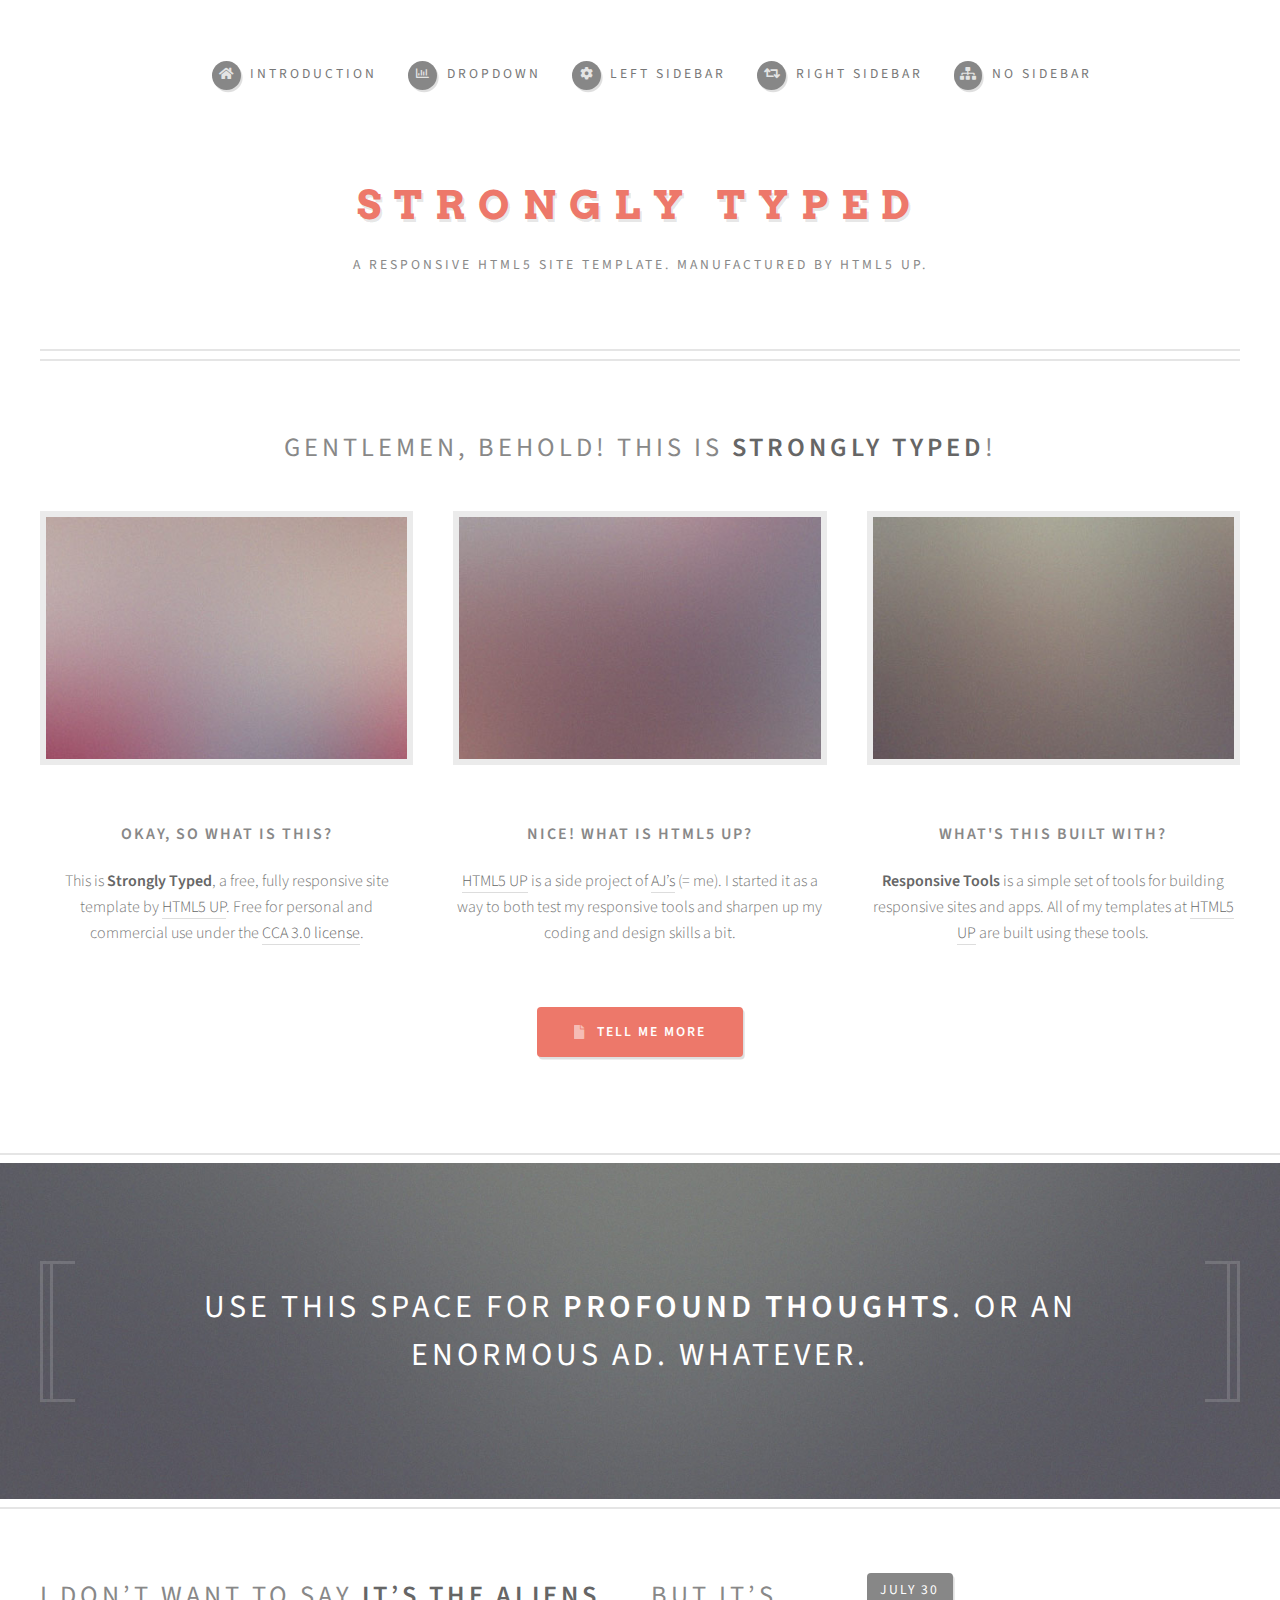
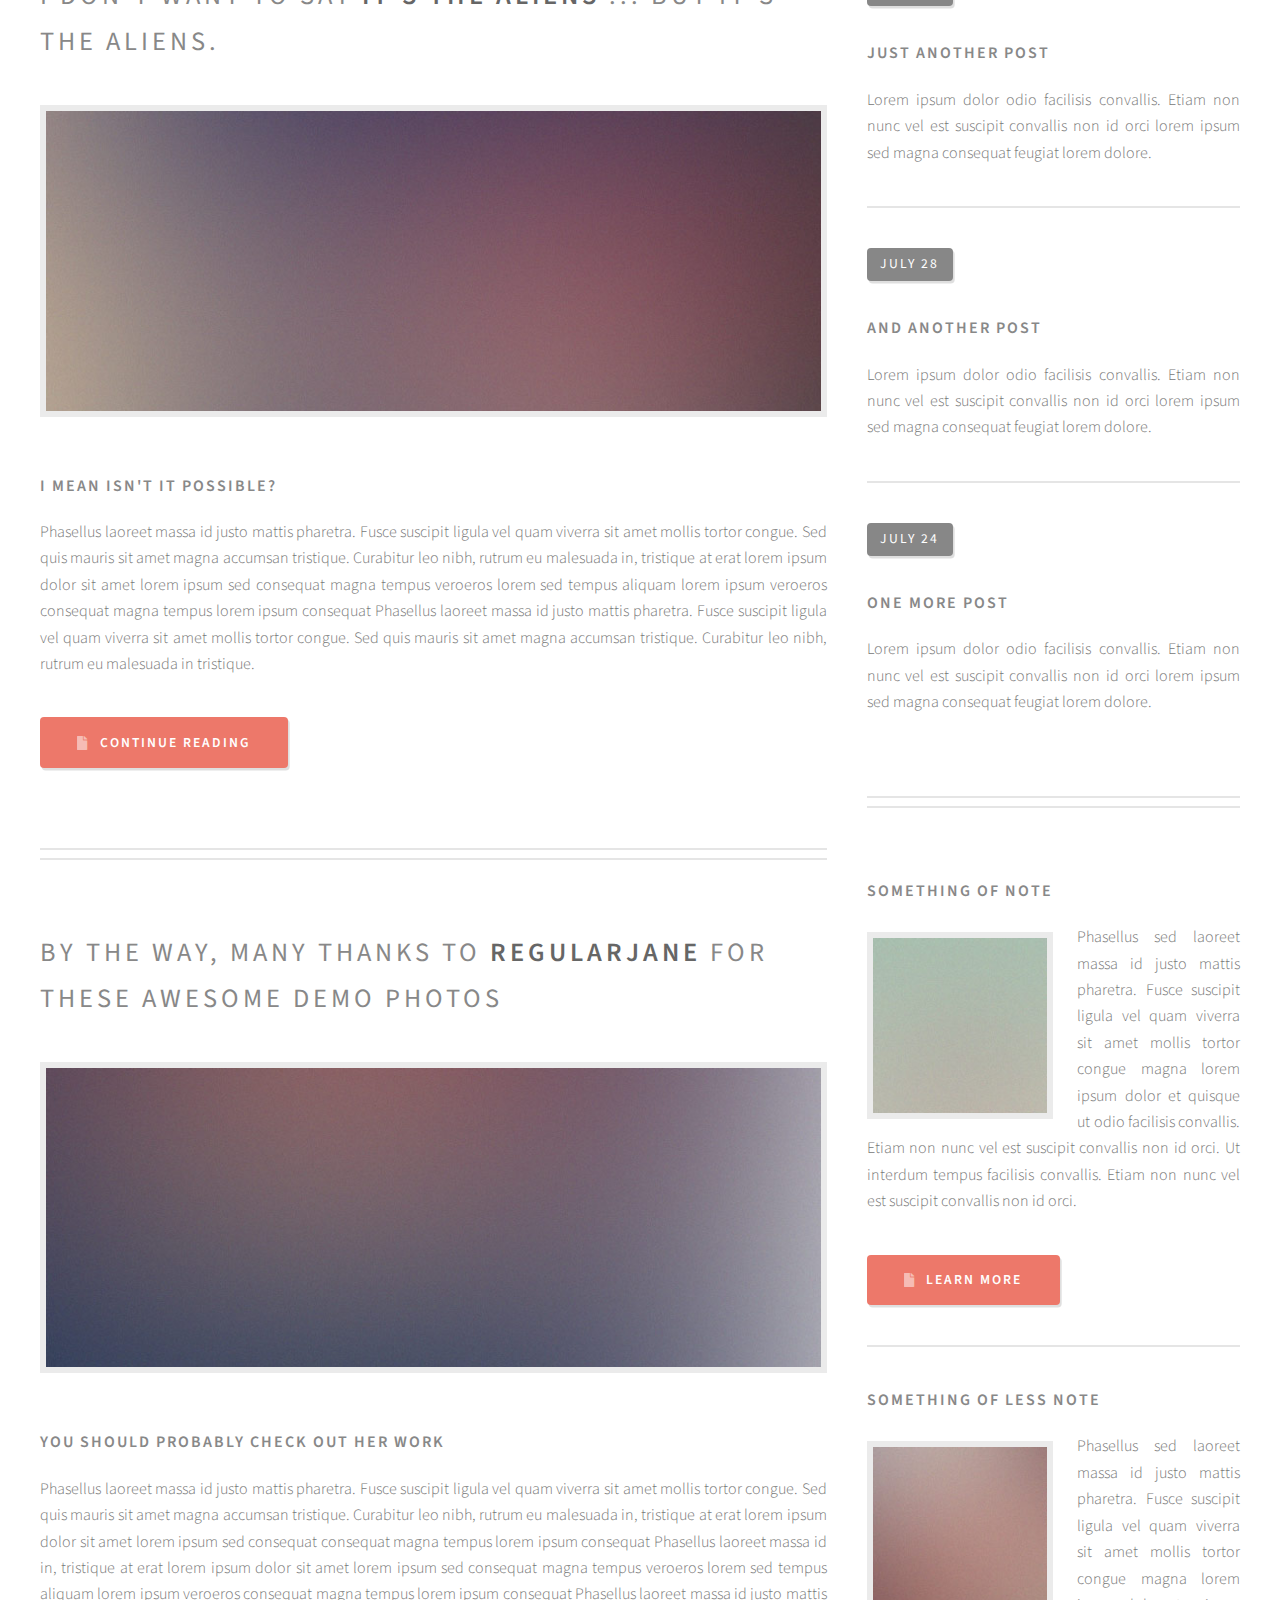
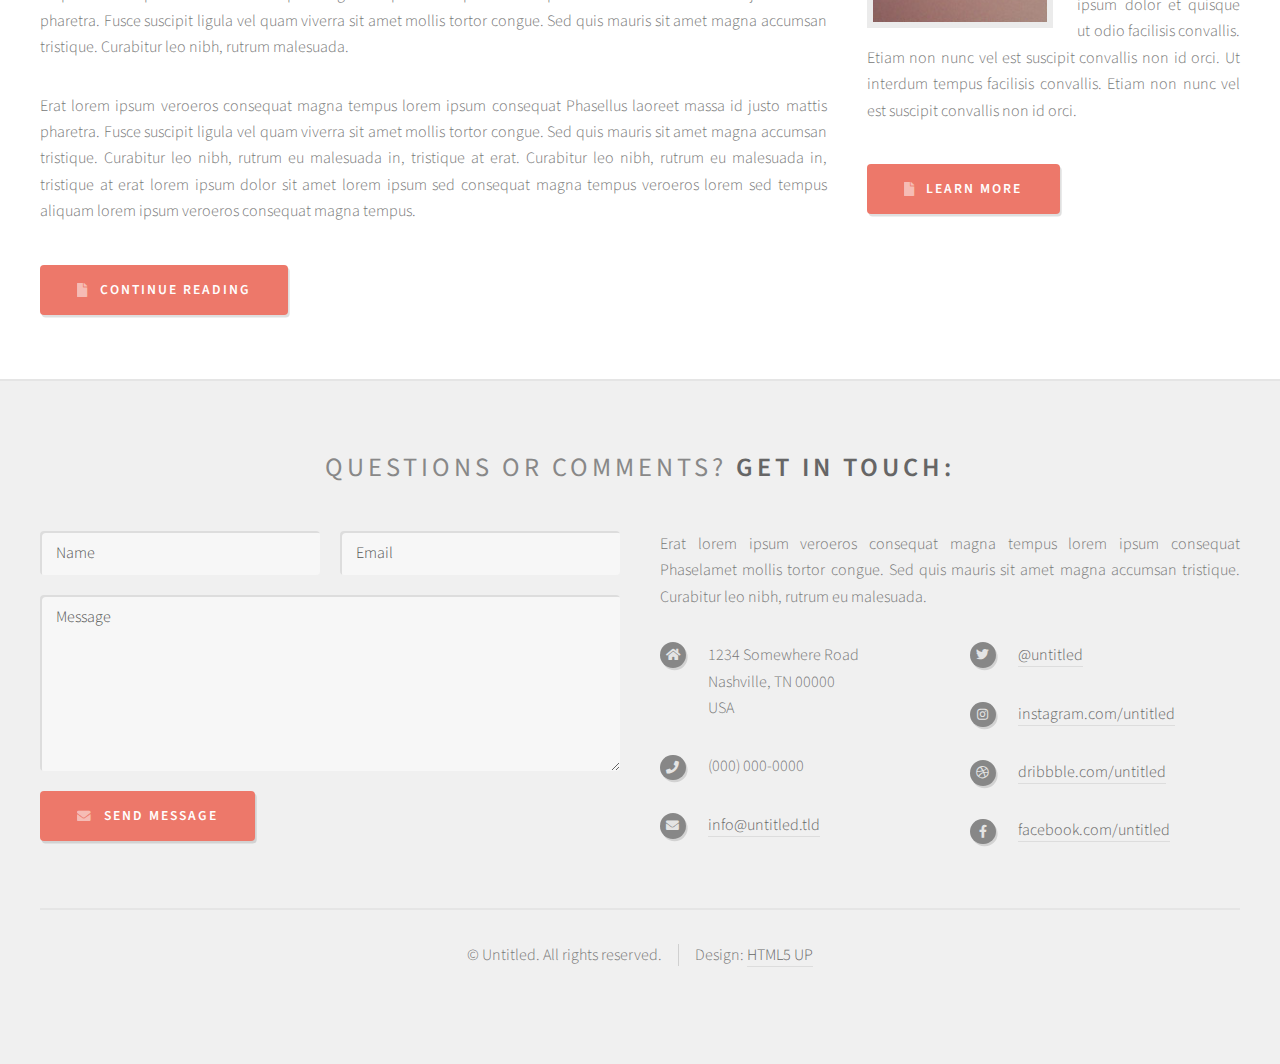
==== index.html @ 38b7d754 "test" ====
<!DOCTYPE HTML>
<!--
	Strongly Typed by HTML5 UP
	html5up.net | @ajlkn
	Free for personal and commercial use under the CCA 3.0 license (html5up.net/license)
-->
<html>
	<head>
		<title>Strongly Typed by HTML5 UP</title>
		<meta charset="utf-8" />
		<meta name="viewport" content="width=device-width, initial-scale=1, user-scalable=no" />
		<link rel="stylesheet" href="assets/css/main.css" />
	</head>
	<body class="homepage is-preload">
		<div id="page-wrapper">

			<!-- Header -->
				<section id="header">
					<div class="container">

						<!-- Logo -->
							<h1 id="logo"><a href="index.html">Strongly Typed</a></h1>
							<p>A responsive HTML5 site template. Manufactured by HTML5 UP.</p>

						<!-- Nav -->
							<nav id="nav">
								<ul>
									<li><a class="icon solid fa-home" href="index.html"><span>Introduction</span></a></li>
									<li>
										<a href="#" class="icon fa-chart-bar"><span>Dropdown</span></a>
										<ul>
											<li><a href="#">Lorem ipsum dolor</a></li>
											<li><a href="#">Magna phasellus</a></li>
											<li><a href="#">Etiam dolore nisl</a></li>
											<li>
												<a href="#">Phasellus consequat</a>
												<ul>
													<li><a href="#">Magna phasellus</a></li>
													<li><a href="#">Etiam dolore nisl</a></li>
													<li><a href="#">Phasellus consequat</a></li>
												</ul>
											</li>
											<li><a href="#">Veroeros feugiat</a></li>
										</ul>
									</li>
									<li><a class="icon solid fa-cog" href="left-sidebar.html"><span>Left Sidebar</span></a></li>
									<li><a class="icon solid fa-retweet" href="right-sidebar.html"><span>Right Sidebar</span></a></li>
									<li><a class="icon solid fa-sitemap" href="no-sidebar.html"><span>No Sidebar</span></a></li>
								</ul>
							</nav>

					</div>
				</section>

			<!-- Features -->
				<section id="features">
					<div class="container">
						<header>
							<h2>Gentlemen, behold! This is <strong>Strongly Typed</strong>!</h2>
						</header>
						<div class="row aln-center">
							<div class="col-4 col-6-medium col-12-small">

								<!-- Feature -->
									<section>
										<a href="#" class="image featured"><img src="images/pic01.jpg" alt="" /></a>
										<header>
											<h3>Okay, so what is this?</h3>
										</header>
										<p>This is <strong>Strongly Typed</strong>, a free, fully responsive site template
										by <a href="http://html5up.net">HTML5 UP</a>. Free for personal and commercial use under the
										<a href="http://html5up.net/license">CCA 3.0 license</a>.</p>
									</section>

							</div>
							<div class="col-4 col-6-medium col-12-small">

								<!-- Feature -->
									<section>
										<a href="#" class="image featured"><img src="images/pic02.jpg" alt="" /></a>
										<header>
											<h3>Nice! What is HTML5 UP?</h3>
										</header>
										<p><a href="http://html5up.net">HTML5 UP</a> is a side project of <a href="http://twitter.com/ajlkn">AJ’s</a> (= me).
										I started it as a way to both test my responsive tools and sharpen up my coding
										and design skills a bit.</p>
									</section>

							</div>
							<div class="col-4 col-6-medium col-12-small">

								<!-- Feature -->
									<section>
										<a href="#" class="image featured"><img src="images/pic03.jpg" alt="" /></a>
										<header>
											<h3>What's this built with?</h3>
										</header>
										<p><strong>Responsive Tools</strong> is a simple set of tools for building responsive
										sites and apps. All of my templates at <a href="http://html5up.net">HTML5 UP</a> are built using these tools.</p>
									</section>

							</div>
							<div class="col-12">
								<ul class="actions">
									<li><a href="#" class="button icon solid fa-file">Tell Me More</a></li>
								</ul>
							</div>
						</div>
					</div>
				</section>

			<!-- Banner -->
				<section id="banner">
					<div class="container">
						<p>Use this space for <strong>profound thoughts</strong>.<br />
						Or an enormous ad. Whatever.</p>
					</div>
				</section>

			<!-- Main -->
				<section id="main">
					<div class="container">
						<div class="row">

							<!-- Content -->
								<div id="content" class="col-8 col-12-medium">

									<!-- Post -->
										<article class="box post">
											<header>
												<h2><a href="#">I don’t want to say <strong>it’s the aliens</strong> ...<br />
												but it’s the aliens.</a></h2>
											</header>
											<a href="#" class="image featured"><img src="images/pic04.jpg" alt="" /></a>
											<h3>I mean isn't it possible?</h3>
											<p>Phasellus laoreet massa id justo mattis pharetra. Fusce suscipit
											ligula vel quam viverra sit amet mollis tortor congue. Sed quis mauris
											sit amet magna accumsan tristique. Curabitur leo nibh, rutrum eu malesuada
											in, tristique at erat lorem ipsum dolor sit amet lorem ipsum sed consequat
											magna tempus veroeros lorem sed tempus aliquam lorem ipsum veroeros
											consequat magna tempus lorem ipsum consequat Phasellus laoreet massa id
											justo mattis pharetra. Fusce suscipit ligula vel quam viverra sit amet
											mollis tortor congue. Sed quis mauris sit amet magna accumsan tristique.
											Curabitur leo nibh, rutrum eu malesuada in tristique.</p>
											<ul class="actions">
												<li><a href="#" class="button icon solid fa-file">Continue Reading</a></li>
											</ul>
										</article>

									<!-- Post -->
										<article class="box post">
											<header>
												<h2><a href="#">By the way, many thanks to <strong>regularjane</strong>
												for these awesome demo photos</a></h2>
											</header>
											<a href="#" class="image featured"><img src="images/pic05.jpg" alt="" /></a>
											<h3>You should probably check out her work</h3>
											<p>Phasellus laoreet massa id justo mattis pharetra. Fusce suscipit
											ligula vel quam viverra sit amet mollis tortor congue. Sed quis mauris
											sit amet magna accumsan tristique. Curabitur leo nibh, rutrum eu malesuada
											in, tristique at erat lorem ipsum dolor sit amet lorem ipsum sed consequat
											consequat magna tempus lorem ipsum consequat Phasellus laoreet massa id
											in, tristique at erat lorem ipsum dolor sit amet lorem ipsum sed consequat
											magna tempus veroeros lorem sed tempus aliquam lorem ipsum veroeros
											consequat magna tempus lorem ipsum consequat Phasellus laoreet massa id
											justo mattis pharetra. Fusce suscipit ligula vel quam viverra sit amet
											mollis tortor congue. Sed quis mauris sit amet magna accumsan tristique.
											Curabitur leo nibh, rutrum malesuada.</p>
											<p>Erat lorem ipsum veroeros consequat magna tempus lorem ipsum consequat
											Phasellus laoreet massa id justo mattis pharetra. Fusce suscipit ligula
											vel quam viverra sit amet mollis tortor congue. Sed quis mauris sit amet
											magna accumsan tristique. Curabitur leo nibh, rutrum eu malesuada in,
											tristique at erat. Curabitur leo nibh, rutrum eu malesuada in, tristique
											at erat lorem ipsum dolor sit amet lorem ipsum sed consequat magna
											tempus veroeros lorem sed tempus aliquam lorem ipsum veroeros consequat
											magna tempus.</p>
											<ul class="actions">
												<li><a href="#" class="button icon solid fa-file">Continue Reading</a></li>
											</ul>
										</article>

								</div>

							<!-- Sidebar -->
								<div id="sidebar" class="col-4 col-12-medium">

									<!-- Excerpts -->
										<section>
											<ul class="divided">
												<li>

													<!-- Excerpt -->
														<article class="box excerpt">
															<header>
																<span class="date">July 30</span>
																<h3><a href="#">Just another post</a></h3>
															</header>
															<p>Lorem ipsum dolor odio facilisis convallis. Etiam non nunc vel est
															suscipit convallis non id orci lorem ipsum sed magna consequat feugiat lorem dolore.</p>
														</article>

												</li>
												<li>

													<!-- Excerpt -->
														<article class="box excerpt">
															<header>
																<span class="date">July 28</span>
																<h3><a href="#">And another post</a></h3>
															</header>
															<p>Lorem ipsum dolor odio facilisis convallis. Etiam non nunc vel est
															suscipit convallis non id orci lorem ipsum sed magna consequat feugiat lorem dolore.</p>
														</article>

												</li>
												<li>

													<!-- Excerpt -->
														<article class="box excerpt">
															<header>
																<span class="date">July 24</span>
																<h3><a href="#">One more post</a></h3>
															</header>
															<p>Lorem ipsum dolor odio facilisis convallis. Etiam non nunc vel est
															suscipit convallis non id orci lorem ipsum sed magna consequat feugiat lorem dolore.</p>
														</article>

												</li>
											</ul>
										</section>

									<!-- Highlights -->
										<section>
											<ul class="divided">
												<li>

													<!-- Highlight -->
														<article class="box highlight">
															<header>
																<h3><a href="#">Something of note</a></h3>
															</header>
															<a href="#" class="image left"><img src="images/pic06.jpg" alt="" /></a>
															<p>Phasellus sed laoreet massa id justo mattis pharetra. Fusce suscipit ligula vel quam
															viverra sit amet mollis tortor congue magna lorem ipsum dolor et quisque ut odio facilisis
															convallis. Etiam non nunc vel est suscipit convallis non id orci. Ut interdum tempus
															facilisis convallis. Etiam non nunc vel est suscipit convallis non id orci.</p>
															<ul class="actions">
																<li><a href="#" class="button icon solid fa-file">Learn More</a></li>
															</ul>
														</article>

												</li>
												<li>

													<!-- Highlight -->
														<article class="box highlight">
															<header>
																<h3><a href="#">Something of less note</a></h3>
															</header>
															<a href="#" class="image left"><img src="images/pic07.jpg" alt="" /></a>
															<p>Phasellus sed laoreet massa id justo mattis pharetra. Fusce suscipit ligula vel quam
															viverra sit amet mollis tortor congue magna lorem ipsum dolor et quisque ut odio facilisis
															convallis. Etiam non nunc vel est suscipit convallis non id orci. Ut interdum tempus
															facilisis convallis. Etiam non nunc vel est suscipit convallis non id orci.</p>
															<ul class="actions">
																<li><a href="#" class="button icon solid fa-file">Learn More</a></li>
															</ul>
														</article>

												</li>
											</ul>
										</section>

								</div>

						</div>
					</div>
				</section>

			<!-- Footer -->
				<section id="footer">
					<div class="container">
						<header>
							<h2>Questions or comments? <strong>Get in touch:</strong></h2>
						</header>
						<div class="row">
							<div class="col-6 col-12-medium">
								<section>
									<form method="post" action="#">
										<div class="row gtr-50">
											<div class="col-6 col-12-small">
												<input name="name" placeholder="Name" type="text" />
											</div>
											<div class="col-6 col-12-small">
												<input name="email" placeholder="Email" type="text" />
											</div>
											<div class="col-12">
												<textarea name="message" placeholder="Message"></textarea>
											</div>
											<div class="col-12">
												<a href="#" class="form-button-submit button icon solid fa-envelope">Send Message</a>
											</div>
										</div>
									</form>
								</section>
							</div>
							<div class="col-6 col-12-medium">
								<section>
									<p>Erat lorem ipsum veroeros consequat magna tempus lorem ipsum consequat Phaselamet
									mollis tortor congue. Sed quis mauris sit amet magna accumsan tristique. Curabitur
									leo nibh, rutrum eu malesuada.</p>
									<div class="row">
										<div class="col-6 col-12-small">
											<ul class="icons">
												<li class="icon solid fa-home">
													1234 Somewhere Road<br />
													Nashville, TN 00000<br />
													USA
												</li>
												<li class="icon solid fa-phone">
													(000) 000-0000
												</li>
												<li class="icon solid fa-envelope">
													<a href="#">info@untitled.tld</a>
												</li>
											</ul>
										</div>
										<div class="col-6 col-12-small">
											<ul class="icons">
												<li class="icon brands fa-twitter">
													<a href="#">@untitled</a>
												</li>
												<li class="icon brands fa-instagram">
													<a href="#">instagram.com/untitled</a>
												</li>
												<li class="icon brands fa-dribbble">
													<a href="#">dribbble.com/untitled</a>
												</li>
												<li class="icon brands fa-facebook-f">
													<a href="#">facebook.com/untitled</a>
												</li>
											</ul>
										</div>
									</div>
								</section>
							</div>
						</div>
					</div>
					<div id="copyright" class="container">
						<ul class="links">
							<li>&copy; Untitled. All rights reserved.</li><li>Design: <a href="http://html5up.net">HTML5 UP</a></li>
						</ul>
					</div>
				</section>

		</div>

		<!-- Scripts -->
			<script src="assets/js/jquery.min.js"></script>
			<script src="assets/js/jquery.dropotron.min.js"></script>
			<script src="assets/js/browser.min.js"></script>
			<script src="assets/js/breakpoints.min.js"></script>
			<script src="assets/js/util.js"></script>
			<script src="assets/js/main.js"></script>

	</body>
</html>
---- assets/css/main.css ----
@import url("fontawesome-all.min.css");
@import url("https://fonts.googleapis.com/css?family=Source+Sans+Pro:300,400,600|Arvo:700");

/*
	Strongly Typed by HTML5 UP
	html5up.net | @ajlkn
	Free for personal and commercial use under the CCA 3.0 license (html5up.net/license)
*/

html, body, div, span, applet, object,
iframe, h1, h2, h3, h4, h5, h6, p, blockquote,
pre, a, abbr, acronym, address, big, cite,
code, del, dfn, em, img, ins, kbd, q, s, samp,
small, strike, strong, sub, sup, tt, var, b,
u, i, center, dl, dt, dd, ol, ul, li, fieldset,
form, label, legend, table, caption, tbody,
tfoot, thead, tr, th, td, article, aside,
canvas, details, embed, figure, figcaption,
footer, header, hgroup, menu, nav, output, ruby,
section, summary, time, mark, audio, video {
	margin: 0;
	padding: 0;
	border: 0;
	font-size: 100%;
	font: inherit;
	vertical-align: baseline;}

article, aside, details, figcaption, figure,
footer, header, hgroup, menu, nav, section {
	display: block;}

body {
	line-height: 1;
}

ol, ul {
	list-style: none;
}

blockquote, q {
	quotes: none;
}

	blockquote:before, blockquote:after, q:before, q:after {
		content: '';
		content: none;
	}

table {
	border-collapse: collapse;
	border-spacing: 0;
}

body {
	-webkit-text-size-adjust: none;
}

mark {
	background-color: transparent;
	color: inherit;
}

input::-moz-focus-inner {
	border: 0;
	padding: 0;
}

input, select, textarea {
	-moz-appearance: none;
	-webkit-appearance: none;
	-ms-appearance: none;
	appearance: none;
}

/* Basic */

	html {
		box-sizing: border-box;
	}

	*, *:before, *:after {
		box-sizing: inherit;
	}

	body {
		background: #f0f0f0;
	}

		body.is-preload *, body.is-preload *:before, body.is-preload *:after {
			-moz-animation: none !important;
			-webkit-animation: none !important;
			-ms-animation: none !important;
			animation: none !important;
			-moz-transition: none !important;
			-webkit-transition: none !important;
			-ms-transition: none !important;
			transition: none !important;
		}

	body, input, textarea, select {
		font-family: 'Source Sans Pro';
		font-weight: 300;
		color: #777;
		line-height: 1.65em;
		font-size: 15pt;
	}

	h1, h2, h3, h4, h5, h6 {
		font-weight: 600;
		text-transform: uppercase;
		color: #888;
	}

	h1 a, h2 a, h3 a, h4 a, h5 a, h6 a {
		color: inherit;
		text-decoration: none;
		border: 0;
	}

	h2 {
		font-size: 1.65em;
		font-weight: 400;
		letter-spacing: 4px;
		margin: 0 0 1.5em 0;
		line-height: 1.75em;
	}

	h3 {
		font-size: 1em;
		letter-spacing: 2px;
		margin: 0 0 1.25em 0;
	}

	a {
		-moz-transition: color 0.25s ease-in-out, border-bottom-color 0.25s ease-in-out;
		-webkit-transition: color 0.25s ease-in-out, border-bottom-color 0.25s ease-in-out;
		-ms-transition: color 0.25s ease-in-out, border-bottom-color 0.25s ease-in-out;
		transition: color 0.25s ease-in-out, border-bottom-color 0.25s ease-in-out;
		color: #666;
		text-decoration: none;
		border-bottom: solid 1px #ddd;
	}

		a strong {
			-moz-transition: color 0.25s ease-in-out, border-bottom-color 0.25s ease-in-out;
			-webkit-transition: color 0.25s ease-in-out, border-bottom-color 0.25s ease-in-out;
			-ms-transition: color 0.25s ease-in-out, border-bottom-color 0.25s ease-in-out;
			transition: color 0.25s ease-in-out, border-bottom-color 0.25s ease-in-out;
		}

		a:hover {
			color: #ed786a;
			border-bottom-color: rgba(255, 255, 255, 0);
		}

			a:hover strong {
				color: #ed786a;
			}

	strong, b {
		font-weight: 600;
		color: #666;
	}

	em, i {
		font-style: italic;
	}

	sub {
		position: relative;
		top: 0.5em;
		font-size: 0.8em;
	}

	sup {
		position: relative;
		top: -0.5em;
		font-size: 0.8em;
	}

	hr {
		border: 0;
		border-top: solid 1px #ddd;
	}

	blockquote {
		border-left: solid 0.5em #ddd;
		padding: 1em 0 1em 2em;
		font-style: italic;
	}

	p {
		text-align: justify;
		margin-bottom: 2em;
	}

	ul, ol, dl, table, blockquote {
		margin-bottom: 2em;
	}

	br.clear {
		clear: both;
	}

/* Container */

	.container {
		margin: 0 auto;
		max-width: 100%;
		width: 70em;
	}

		@media screen and (max-width: 1680px) {

			.container {
				width: 68em;
			}

		}

		@media screen and (max-width: 1280px) {

			.container {
				width: calc(100% - 80px);
			}

		}

		@media screen and (max-width: 980px) {

			.container {
				width: calc(100% - 100px);
			}

		}

		@media screen and (max-width: 736px) {

			.container {
				width: calc(100% - 40px);
			}

		}

/* Row */

	.row {
		display: flex;
		flex-wrap: wrap;
		box-sizing: border-box;
		align-items: stretch;
	}

		.row > * {
			box-sizing: border-box;
		}

		.row.gtr-uniform > * > :last-child {
			margin-bottom: 0;
		}

		.row.aln-left {
			justify-content: flex-start;
		}

		.row.aln-center {
			justify-content: center;
		}

		.row.aln-right {
			justify-content: flex-end;
		}

		.row.aln-top {
			align-items: flex-start;
		}

		.row.aln-middle {
			align-items: center;
		}

		.row.aln-bottom {
			align-items: flex-end;
		}

		.row > .imp {
			order: -1;
		}

		.row > .col-1 {
			width: 8.33333%;
		}

		.row > .off-1 {
			margin-left: 8.33333%;
		}

		.row > .col-2 {
			width: 16.66667%;
		}

		.row > .off-2 {
			margin-left: 16.66667%;
		}

		.row > .col-3 {
			width: 25%;
		}

		.row > .off-3 {
			margin-left: 25%;
		}

		.row > .col-4 {
			width: 33.33333%;
		}

		.row > .off-4 {
			margin-left: 33.33333%;
		}

		.row > .col-5 {
			width: 41.66667%;
		}

		.row > .off-5 {
			margin-left: 41.66667%;
		}

		.row > .col-6 {
			width: 50%;
		}

		.row > .off-6 {
			margin-left: 50%;
		}

		.row > .col-7 {
			width: 58.33333%;
		}

		.row > .off-7 {
			margin-left: 58.33333%;
		}

		.row > .col-8 {
			width: 66.66667%;
		}

		.row > .off-8 {
			margin-left: 66.66667%;
		}

		.row > .col-9 {
			width: 75%;
		}

		.row > .off-9 {
			margin-left: 75%;
		}

		.row > .col-10 {
			width: 83.33333%;
		}

		.row > .off-10 {
			margin-left: 83.33333%;
		}

		.row > .col-11 {
			width: 91.66667%;
		}

		.row > .off-11 {
			margin-left: 91.66667%;
		}

		.row > .col-12 {
			width: 100%;
		}

		.row > .off-12 {
			margin-left: 100%;
		}

		.row.gtr-0 {
			margin-top: 0px;
			margin-left: 0px;
		}

			.row.gtr-0 > * {
				padding: 0px 0 0 0px;
			}

			.row.gtr-0.gtr-uniform {
				margin-top: 0px;
			}

				.row.gtr-0.gtr-uniform > * {
					padding-top: 0px;
				}

		.row.gtr-25 {
			margin-top: -12.5px;
			margin-left: -12.5px;
		}

			.row.gtr-25 > * {
				padding: 12.5px 0 0 12.5px;
			}

			.row.gtr-25.gtr-uniform {
				margin-top: -12.5px;
			}

				.row.gtr-25.gtr-uniform > * {
					padding-top: 12.5px;
				}

		.row.gtr-50 {
			margin-top: -25px;
			margin-left: -25px;
		}

			.row.gtr-50 > * {
				padding: 25px 0 0 25px;
			}

			.row.gtr-50.gtr-uniform {
				margin-top: -25px;
			}

				.row.gtr-50.gtr-uniform > * {
					padding-top: 25px;
				}

		.row {
			margin-top: -50px;
			margin-left: -50px;
		}

			.row > * {
				padding: 50px 0 0 50px;
			}

			.row.gtr-uniform {
				margin-top: -50px;
			}

				.row.gtr-uniform > * {
					padding-top: 50px;
				}

		.row.gtr-150 {
			margin-top: -75px;
			margin-left: -75px;
		}

			.row.gtr-150 > * {
				padding: 75px 0 0 75px;
			}

			.row.gtr-150.gtr-uniform {
				margin-top: -75px;
			}

				.row.gtr-150.gtr-uniform > * {
					padding-top: 75px;
				}

		.row.gtr-200 {
			margin-top: -100px;
			margin-left: -100px;
		}

			.row.gtr-200 > * {
				padding: 100px 0 0 100px;
			}

			.row.gtr-200.gtr-uniform {
				margin-top: -100px;
			}

				.row.gtr-200.gtr-uniform > * {
					padding-top: 100px;
				}

		@media screen and (max-width: 1680px) {

			.row {
				display: flex;
				flex-wrap: wrap;
				box-sizing: border-box;
				align-items: stretch;
			}

				.row > * {
					box-sizing: border-box;
				}

				.row.gtr-uniform > * > :last-child {
					margin-bottom: 0;
				}

				.row.aln-left {
					justify-content: flex-start;
				}

				.row.aln-center {
					justify-content: center;
				}

				.row.aln-right {
					justify-content: flex-end;
				}

				.row.aln-top {
					align-items: flex-start;
				}

				.row.aln-middle {
					align-items: center;
				}

				.row.aln-bottom {
					align-items: flex-end;
				}

				.row > .imp-xlarge {
					order: -1;
				}

				.row > .col-1-xlarge {
					width: 8.33333%;
				}

				.row > .off-1-xlarge {
					margin-left: 8.33333%;
				}

				.row > .col-2-xlarge {
					width: 16.66667%;
				}

				.row > .off-2-xlarge {
					margin-left: 16.66667%;
				}

				.row > .col-3-xlarge {
					width: 25%;
				}

				.row > .off-3-xlarge {
					margin-left: 25%;
				}

				.row > .col-4-xlarge {
					width: 33.33333%;
				}

				.row > .off-4-xlarge {
					margin-left: 33.33333%;
				}

				.row > .col-5-xlarge {
					width: 41.66667%;
				}

				.row > .off-5-xlarge {
					margin-left: 41.66667%;
				}

				.row > .col-6-xlarge {
					width: 50%;
				}

				.row > .off-6-xlarge {
					margin-left: 50%;
				}

				.row > .col-7-xlarge {
					width: 58.33333%;
				}

				.row > .off-7-xlarge {
					margin-left: 58.33333%;
				}

				.row > .col-8-xlarge {
					width: 66.66667%;
				}

				.row > .off-8-xlarge {
					margin-left: 66.66667%;
				}

				.row > .col-9-xlarge {
					width: 75%;
				}

				.row > .off-9-xlarge {
					margin-left: 75%;
				}

				.row > .col-10-xlarge {
					width: 83.33333%;
				}

				.row > .off-10-xlarge {
					margin-left: 83.33333%;
				}

				.row > .col-11-xlarge {
					width: 91.66667%;
				}

				.row > .off-11-xlarge {
					margin-left: 91.66667%;
				}

				.row > .col-12-xlarge {
					width: 100%;
				}

				.row > .off-12-xlarge {
					margin-left: 100%;
				}

				.row.gtr-0 {
					margin-top: 0px;
					margin-left: 0px;
				}

					.row.gtr-0 > * {
						padding: 0px 0 0 0px;
					}

					.row.gtr-0.gtr-uniform {
						margin-top: 0px;
					}

						.row.gtr-0.gtr-uniform > * {
							padding-top: 0px;
						}

				.row.gtr-25 {
					margin-top: -12.5px;
					margin-left: -12.5px;
				}

					.row.gtr-25 > * {
						padding: 12.5px 0 0 12.5px;
					}

					.row.gtr-25.gtr-uniform {
						margin-top: -12.5px;
					}

						.row.gtr-25.gtr-uniform > * {
							padding-top: 12.5px;
						}

				.row.gtr-50 {
					margin-top: -25px;
					margin-left: -25px;
				}

					.row.gtr-50 > * {
						padding: 25px 0 0 25px;
					}

					.row.gtr-50.gtr-uniform {
						margin-top: -25px;
					}

						.row.gtr-50.gtr-uniform > * {
							padding-top: 25px;
						}

				.row {
					margin-top: -50px;
					margin-left: -50px;
				}

					.row > * {
						padding: 50px 0 0 50px;
					}

					.row.gtr-uniform {
						margin-top: -50px;
					}

						.row.gtr-uniform > * {
							padding-top: 50px;
						}

				.row.gtr-150 {
					margin-top: -75px;
					margin-left: -75px;
				}

					.row.gtr-150 > * {
						padding: 75px 0 0 75px;
					}

					.row.gtr-150.gtr-uniform {
						margin-top: -75px;
					}

						.row.gtr-150.gtr-uniform > * {
							padding-top: 75px;
						}

				.row.gtr-200 {
					margin-top: -100px;
					margin-left: -100px;
				}

					.row.gtr-200 > * {
						padding: 100px 0 0 100px;
					}

					.row.gtr-200.gtr-uniform {
						margin-top: -100px;
					}

						.row.gtr-200.gtr-uniform > * {
							padding-top: 100px;
						}

		}

		@media screen and (max-width: 1280px) {

			.row {
				display: flex;
				flex-wrap: wrap;
				box-sizing: border-box;
				align-items: stretch;
			}

				.row > * {
					box-sizing: border-box;
				}

				.row.gtr-uniform > * > :last-child {
					margin-bottom: 0;
				}

				.row.aln-left {
					justify-content: flex-start;
				}

				.row.aln-center {
					justify-content: center;
				}

				.row.aln-right {
					justify-content: flex-end;
				}

				.row.aln-top {
					align-items: flex-start;
				}

				.row.aln-middle {
					align-items: center;
				}

				.row.aln-bottom {
					align-items: flex-end;
				}

				.row > .imp-large {
					order: -1;
				}

				.row > .col-1-large {
					width: 8.33333%;
				}

				.row > .off-1-large {
					margin-left: 8.33333%;
				}

				.row > .col-2-large {
					width: 16.66667%;
				}

				.row > .off-2-large {
					margin-left: 16.66667%;
				}

				.row > .col-3-large {
					width: 25%;
				}

				.row > .off-3-large {
					margin-left: 25%;
				}

				.row > .col-4-large {
					width: 33.33333%;
				}

				.row > .off-4-large {
					margin-left: 33.33333%;
				}

				.row > .col-5-large {
					width: 41.66667%;
				}

				.row > .off-5-large {
					margin-left: 41.66667%;
				}

				.row > .col-6-large {
					width: 50%;
				}

				.row > .off-6-large {
					margin-left: 50%;
				}

				.row > .col-7-large {
					width: 58.33333%;
				}

				.row > .off-7-large {
					margin-left: 58.33333%;
				}

				.row > .col-8-large {
					width: 66.66667%;
				}

				.row > .off-8-large {
					margin-left: 66.66667%;
				}

				.row > .col-9-large {
					width: 75%;
				}

				.row > .off-9-large {
					margin-left: 75%;
				}

				.row > .col-10-large {
					width: 83.33333%;
				}

				.row > .off-10-large {
					margin-left: 83.33333%;
				}

				.row > .col-11-large {
					width: 91.66667%;
				}

				.row > .off-11-large {
					margin-left: 91.66667%;
				}

				.row > .col-12-large {
					width: 100%;
				}

				.row > .off-12-large {
					margin-left: 100%;
				}

				.row.gtr-0 {
					margin-top: 0px;
					margin-left: 0px;
				}

					.row.gtr-0 > * {
						padding: 0px 0 0 0px;
					}

					.row.gtr-0.gtr-uniform {
						margin-top: 0px;
					}

						.row.gtr-0.gtr-uniform > * {
							padding-top: 0px;
						}

				.row.gtr-25 {
					margin-top: -10px;
					margin-left: -10px;
				}

					.row.gtr-25 > * {
						padding: 10px 0 0 10px;
					}

					.row.gtr-25.gtr-uniform {
						margin-top: -10px;
					}

						.row.gtr-25.gtr-uniform > * {
							padding-top: 10px;
						}

				.row.gtr-50 {
					margin-top: -20px;
					margin-left: -20px;
				}

					.row.gtr-50 > * {
						padding: 20px 0 0 20px;
					}

					.row.gtr-50.gtr-uniform {
						margin-top: -20px;
					}

						.row.gtr-50.gtr-uniform > * {
							padding-top: 20px;
						}

				.row {
					margin-top: -40px;
					margin-left: -40px;
				}

					.row > * {
						padding: 40px 0 0 40px;
					}

					.row.gtr-uniform {
						margin-top: -40px;
					}

						.row.gtr-uniform > * {
							padding-top: 40px;
						}

				.row.gtr-150 {
					margin-top: -60px;
					margin-left: -60px;
				}

					.row.gtr-150 > * {
						padding: 60px 0 0 60px;
					}

					.row.gtr-150.gtr-uniform {
						margin-top: -60px;
					}

						.row.gtr-150.gtr-uniform > * {
							padding-top: 60px;
						}

				.row.gtr-200 {
					margin-top: -80px;
					margin-left: -80px;
				}

					.row.gtr-200 > * {
						padding: 80px 0 0 80px;
					}

					.row.gtr-200.gtr-uniform {
						margin-top: -80px;
					}

						.row.gtr-200.gtr-uniform > * {
							padding-top: 80px;
						}

		}

		@media screen and (max-width: 980px) {

			.row {
				display: flex;
				flex-wrap: wrap;
				box-sizing: border-box;
				align-items: stretch;
			}

				.row > * {
					box-sizing: border-box;
				}

				.row.gtr-uniform > * > :last-child {
					margin-bottom: 0;
				}

				.row.aln-left {
					justify-content: flex-start;
				}

				.row.aln-center {
					justify-content: center;
				}

				.row.aln-right {
					justify-content: flex-end;
				}

				.row.aln-top {
					align-items: flex-start;
				}

				.row.aln-middle {
					align-items: center;
				}

				.row.aln-bottom {
					align-items: flex-end;
				}

				.row > .imp-medium {
					order: -1;
				}

				.row > .col-1-medium {
					width: 8.33333%;
				}

				.row > .off-1-medium {
					margin-left: 8.33333%;
				}

				.row > .col-2-medium {
					width: 16.66667%;
				}

				.row > .off-2-medium {
					margin-left: 16.66667%;
				}

				.row > .col-3-medium {
					width: 25%;
				}

				.row > .off-3-medium {
					margin-left: 25%;
				}

				.row > .col-4-medium {
					width: 33.33333%;
				}

				.row > .off-4-medium {
					margin-left: 33.33333%;
				}

				.row > .col-5-medium {
					width: 41.66667%;
				}

				.row > .off-5-medium {
					margin-left: 41.66667%;
				}

				.row > .col-6-medium {
					width: 50%;
				}

				.row > .off-6-medium {
					margin-left: 50%;
				}

				.row > .col-7-medium {
					width: 58.33333%;
				}

				.row > .off-7-medium {
					margin-left: 58.33333%;
				}

				.row > .col-8-medium {
					width: 66.66667%;
				}

				.row > .off-8-medium {
					margin-left: 66.66667%;
				}

				.row > .col-9-medium {
					width: 75%;
				}

				.row > .off-9-medium {
					margin-left: 75%;
				}

				.row > .col-10-medium {
					width: 83.33333%;
				}

				.row > .off-10-medium {
					margin-left: 83.33333%;
				}

				.row > .col-11-medium {
					width: 91.66667%;
				}

				.row > .off-11-medium {
					margin-left: 91.66667%;
				}

				.row > .col-12-medium {
					width: 100%;
				}

				.row > .off-12-medium {
					margin-left: 100%;
				}

				.row.gtr-0 {
					margin-top: 0px;
					margin-left: 0px;
				}

					.row.gtr-0 > * {
						padding: 0px 0 0 0px;
					}

					.row.gtr-0.gtr-uniform {
						margin-top: 0px;
					}

						.row.gtr-0.gtr-uniform > * {
							padding-top: 0px;
						}

				.row.gtr-25 {
					margin-top: -12.5px;
					margin-left: -12.5px;
				}

					.row.gtr-25 > * {
						padding: 12.5px 0 0 12.5px;
					}

					.row.gtr-25.gtr-uniform {
						margin-top: -12.5px;
					}

						.row.gtr-25.gtr-uniform > * {
							padding-top: 12.5px;
						}

				.row.gtr-50 {
					margin-top: -25px;
					margin-left: -25px;
				}

					.row.gtr-50 > * {
						padding: 25px 0 0 25px;
					}

					.row.gtr-50.gtr-uniform {
						margin-top: -25px;
					}

						.row.gtr-50.gtr-uniform > * {
							padding-top: 25px;
						}

				.row {
					margin-top: -50px;
					margin-left: -50px;
				}

					.row > * {
						padding: 50px 0 0 50px;
					}

					.row.gtr-uniform {
						margin-top: -50px;
					}

						.row.gtr-uniform > * {
							padding-top: 50px;
						}

				.row.gtr-150 {
					margin-top: -75px;
					margin-left: -75px;
				}

					.row.gtr-150 > * {
						padding: 75px 0 0 75px;
					}

					.row.gtr-150.gtr-uniform {
						margin-top: -75px;
					}

						.row.gtr-150.gtr-uniform > * {
							padding-top: 75px;
						}

				.row.gtr-200 {
					margin-top: -100px;
					margin-left: -100px;
				}

					.row.gtr-200 > * {
						padding: 100px 0 0 100px;
					}

					.row.gtr-200.gtr-uniform {
						margin-top: -100px;
					}

						.row.gtr-200.gtr-uniform > * {
							padding-top: 100px;
						}

		}

		@media screen and (max-width: 736px) {

			.row {
				display: flex;
				flex-wrap: wrap;
				box-sizing: border-box;
				align-items: stretch;
			}

				.row > * {
					box-sizing: border-box;
				}

				.row.gtr-uniform > * > :last-child {
					margin-bottom: 0;
				}

				.row.aln-left {
					justify-content: flex-start;
				}

				.row.aln-center {
					justify-content: center;
				}

				.row.aln-right {
					justify-content: flex-end;
				}

				.row.aln-top {
					align-items: flex-start;
				}

				.row.aln-middle {
					align-items: center;
				}

				.row.aln-bottom {
					align-items: flex-end;
				}

				.row > .imp-small {
					order: -1;
				}

				.row > .col-1-small {
					width: 8.33333%;
				}

				.row > .off-1-small {
					margin-left: 8.33333%;
				}

				.row > .col-2-small {
					width: 16.66667%;
				}

				.row > .off-2-small {
					margin-left: 16.66667%;
				}

				.row > .col-3-small {
					width: 25%;
				}

				.row > .off-3-small {
					margin-left: 25%;
				}

				.row > .col-4-small {
					width: 33.33333%;
				}

				.row > .off-4-small {
					margin-left: 33.33333%;
				}

				.row > .col-5-small {
					width: 41.66667%;
				}

				.row > .off-5-small {
					margin-left: 41.66667%;
				}

				.row > .col-6-small {
					width: 50%;
				}

				.row > .off-6-small {
					margin-left: 50%;
				}

				.row > .col-7-small {
					width: 58.33333%;
				}

				.row > .off-7-small {
					margin-left: 58.33333%;
				}

				.row > .col-8-small {
					width: 66.66667%;
				}

				.row > .off-8-small {
					margin-left: 66.66667%;
				}

				.row > .col-9-small {
					width: 75%;
				}

				.row > .off-9-small {
					margin-left: 75%;
				}

				.row > .col-10-small {
					width: 83.33333%;
				}

				.row > .off-10-small {
					margin-left: 83.33333%;
				}

				.row > .col-11-small {
					width: 91.66667%;
				}

				.row > .off-11-small {
					margin-left: 91.66667%;
				}

				.row > .col-12-small {
					width: 100%;
				}

				.row > .off-12-small {
					margin-left: 100%;
				}

				.row.gtr-0 {
					margin-top: 0px;
					margin-left: 0px;
				}

					.row.gtr-0 > * {
						padding: 0px 0 0 0px;
					}

					.row.gtr-0.gtr-uniform {
						margin-top: 0px;
					}

						.row.gtr-0.gtr-uniform > * {
							padding-top: 0px;
						}

				.row.gtr-25 {
					margin-top: -7.5px;
					margin-left: -7.5px;
				}

					.row.gtr-25 > * {
						padding: 7.5px 0 0 7.5px;
					}

					.row.gtr-25.gtr-uniform {
						margin-top: -7.5px;
					}

						.row.gtr-25.gtr-uniform > * {
							padding-top: 7.5px;
						}

				.row.gtr-50 {
					margin-top: -15px;
					margin-left: -15px;
				}

					.row.gtr-50 > * {
						padding: 15px 0 0 15px;
					}

					.row.gtr-50.gtr-uniform {
						margin-top: -15px;
					}

						.row.gtr-50.gtr-uniform > * {
							padding-top: 15px;
						}

				.row {
					margin-top: -30px;
					margin-left: -30px;
				}

					.row > * {
						padding: 30px 0 0 30px;
					}

					.row.gtr-uniform {
						margin-top: -30px;
					}

						.row.gtr-uniform > * {
							padding-top: 30px;
						}

				.row.gtr-150 {
					margin-top: -45px;
					margin-left: -45px;
				}

					.row.gtr-150 > * {
						padding: 45px 0 0 45px;
					}

					.row.gtr-150.gtr-uniform {
						margin-top: -45px;
					}

						.row.gtr-150.gtr-uniform > * {
							padding-top: 45px;
						}

				.row.gtr-200 {
					margin-top: -60px;
					margin-left: -60px;
				}

					.row.gtr-200 > * {
						padding: 60px 0 0 60px;
					}

					.row.gtr-200.gtr-uniform {
						margin-top: -60px;
					}

						.row.gtr-200.gtr-uniform > * {
							padding-top: 60px;
						}

		}

/* Sections/Article */

	section, article {
		margin-bottom: 3em;
	}

	section > :last-child,
	article > :last-child,
	section:last-child,
	article:last-child {
		margin-bottom: 0;
	}

/* Image */

	.image {
		-moz-transition: opacity 0.25s ease-in-out;
		-webkit-transition: opacity 0.25s ease-in-out;
		-ms-transition: opacity 0.25s ease-in-out;
		transition: opacity 0.25s ease-in-out;
		display: inline-block;
		border: solid 6px #ebebeb !important;
	}

		.image:hover {
			opacity: 0.9;
		}

		.image img {
			display: block;
			width: 100%;
		}

		.image.fit {
			display: block;
			width: 100%;
		}

		.image.featured {
			display: block;
			width: 100%;
			margin: 0 0 3.5em 0;
		}

		.image.left {
			float: left;
			margin: 0 1.5em 1.5em 0;
			position: relative;
			top: 0.5em;
		}

		.image.centered {
			display: block;
			margin: 0 0 2em 0;
		}

			.image.centered img {
				margin: 0 auto;
				width: auto;
			}

/* List */

	ul {
		list-style: disc;
		padding-left: 1em;
	}

		ul li {
			padding-left: 0.5em;
			margin: 0.75em 0 0.75em 0;
		}

			ul li:first-child {
				margin-top: 0;
			}

	ol {
		list-style: decimal;
		padding-left: 1em;
	}

		ol li {
			padding-left: 0.5em;
			margin: 0.75em 0 0.75em 0;
		}

			ol li:first-child {
				margin-top: 0;
			}

/* Links */

	ul.links {
		list-style: none;
		padding-left: 0;
	}

		ul.links li {
			display: inline;
			border-left: solid 1px #d0d0d0;
			padding-left: 1em;
			margin: 0 0 0 1em;
		}

			ul.links li:first-child {
				margin-left: 0;
				padding-left: 0;
				border-left: 0;
			}

/* Actions */

	ul.actions {
		margin-top: 2.5em;
		clear: both;
		list-style: none;
		padding-left: 0;
	}

		ul.actions li {
			padding-left: 0;
			display: inline-block;
			margin: 0 0 0 1em;
		}

			ul.actions li:first-child {
				margin-left: 0;
			}

/* Divided */

	ul.divided {
		list-style: none;
		padding-left: 0;
	}

		ul.divided li {
			border-top: solid 2px #e5e5e5;
			padding-left: 0;
			margin: 2.5em 0 0 0;
			padding: 2.5em 0 0 0;
		}

			ul.divided li:first-child {
				border-top: 0;
				margin-top: 0;
				padding-top: 0;
			}

/* Icons */

	ul.icons {
		list-style: none;
		padding-left: 0;
	}

		ul.icons > li {
			position: relative;
			padding: 2em 0 0 3em;
			margin: 0;
		}

			ul.icons > li:before {
				position: absolute;
				left: 0;
				top: 2.6em;
				display: block;
				font-size: 0.8em;
				background: #878787;
				color: #e4e4e4;
				width: 2em;
				height: 2em;
				border-radius: 2em;
				line-height: 2em;
				text-align: center;
				box-shadow: 0.125em 0.175em 0 0 rgba(0, 0, 0, 0.125);
			}

			ul.icons > li:first-child {
				padding-top: 0;
			}

				ul.icons > li:first-child:before {
					top: 0;
				}

/* Form */

	form label {
		font-weight: 600;
		text-transform: uppercase;
		color: #888;
		display: block;
		margin: 0 0 1em 0;
	}

	form input[type="text"],
	form input[type="email"],
	form input[type="password"],
	form select,
	form textarea {
		-moz-transition: background-color 0.25s ease-in-out;
		-webkit-transition: background-color 0.25s ease-in-out;
		-ms-transition: background-color 0.25s ease-in-out;
		transition: background-color 0.25s ease-in-out;
		-webkit-appearance: none;
		display: block;
		border: 0;
		background: #e8e8e8;
		width: 100%;
		box-shadow: inset 2px 2px 0px 0px rgba(0, 0, 0, 0.1);
		border-radius: 4px;
		line-height: 1.25em;
		padding: 0.75em 1em 0.75em 1em;
	}

		form input[type="text"]:focus,
		form input[type="email"]:focus,
		form input[type="password"]:focus,
		form select:focus,
		form textarea:focus {
			background: #f0f0f0;
		}

	form textarea {
		min-height: 11em;
	}

	form ::-webkit-input-placeholder {
		color: #555 !important;
		line-height: 1.35em;
	}

	form :-moz-placeholder {
		color: #555 !important;
	}

	form ::-moz-placeholder {
		color: #555 !important;
	}

	form :-ms-input-placeholder {
		color: #555 !important;
	}

	form ::-moz-focus-inner {
		border: 0;
	}

/* Table */

	table {
		width: 100%;
	}

		table tbody tr {
			border-top: solid 1px #E5E5E5;
		}

			table tbody tr:first-child {
				border-top: 0;
			}

		table td {
			padding: 0.75em 1em 0.75em 1em;
		}

		table th {
			text-align: left;
			font-weight: bold;
			padding: 0.75em 1em 0.75em 1em;
		}

		table thead {
			background: #878787;
			color: #fff;
			font-weight: 400;
			text-transform: uppercase;
			border: 0;
			box-shadow: 0.125em 0.175em 0 0 rgba(0, 0, 0, 0.125);
			font-size: 0.85em;
			letter-spacing: 2px;
		}

		table tfoot {
			background: #F0F0F0;
			border-top: solid 2px #E5E5E5;
		}

/* Button */

	input[type="button"],
	input[type="submit"],
	input[type="reset"],
	button,
	.button {
		-moz-transition: all 0.25s ease-in-out;
		-webkit-transition: all 0.25s ease-in-out;
		-ms-transition: all 0.25s ease-in-out;
		transition: all 0.25s ease-in-out;
		-webkit-appearance: none;
		position: relative;
		display: inline-block;
		background: #ed786a;
		color: #fff !important;
		text-transform: uppercase;
		border-radius: 4px;
		border: 0;
		outline: 0;
		font-size: 1em;
		box-shadow: 0.125em 0.175em 0 0 rgba(0, 0, 0, 0.125);
		font-weight: 600;
		text-align: center;
		font-size: 0.85em;
		letter-spacing: 2px;
		padding: 0.85em 2.75em 0.85em 2.75em;
	}

		input[type="button"].icon:before,
		input[type="submit"].icon:before,
		input[type="reset"].icon:before,
		button.icon:before,
		.button.icon:before {
			position: relative;
			padding-right: 0.75em;
			opacity: 0.5;
			top: 0.05em;
		}

		input[type="button"]:hover,
		input[type="submit"]:hover,
		input[type="reset"]:hover,
		button:hover,
		.button:hover {
			background: #fd887a;
		}

		input[type="button"]:active,
		input[type="submit"]:active,
		input[type="reset"]:active,
		button:active,
		.button:active {
			background: #ed786a;
		}

		input[type="button"].alt,
		input[type="submit"].alt,
		input[type="reset"].alt,
		button.alt,
		.button.alt {
			background: #878787;
		}

			input[type="button"].alt:hover,
			input[type="submit"].alt:hover,
			input[type="reset"].alt:hover,
			button.alt:hover,
			.button.alt:hover {
				background: #979797;
			}

			input[type="button"].alt:active,
			input[type="submit"].alt:active,
			input[type="reset"].alt:active,
			button.alt:active,
			.button.alt:active {
				background: #878787;
			}

/* Box */

	.no-sidebar .box.post > header {
		text-align: center;
	}

	.box.excerpt .date {
		background: #878787;
		color: #fff;
		font-weight: 400;
		text-transform: uppercase;
		border-radius: 4px;
		border: 0;
		box-shadow: 0.125em 0.175em 0 0 rgba(0, 0, 0, 0.125);
		display: inline-block;
		font-size: 0.85em;
		letter-spacing: 2px;
		padding: 0.25em 1em 0.25em 1em;
		margin: 0 0 2.5em 0;
	}

/* Icons */

	.icon {
		text-decoration: none;
		position: relative;
		text-decoration: none;
	}

		.icon:before {
			-moz-osx-font-smoothing: grayscale;
			-webkit-font-smoothing: antialiased;
			display: inline-block;
			font-style: normal;
			font-variant: normal;
			text-rendering: auto;
			line-height: 1;
			text-transform: none !important;
			font-family: 'Font Awesome 5 Free';
			font-weight: 400;
		}

		.icon:before {
			line-height: inherit;
		}

		.icon > .label {
			display: none;
		}

		.icon.solid:before {
			font-weight: 900;
		}

		.icon.brands:before {
			font-family: 'Font Awesome 5 Brands';
		}

/* Page Wrapper */

	#page-wrapper > section {
		margin-bottom: 0;
	}

/* Header */

	#header {
		position: relative;
		position: relative;
		background: #fff;
		text-align: center;
	}

		#header > .container {
			padding: 14em 0 7em 0;
			border-bottom: solid 2px #e5e5e5;
			box-shadow: inset 0px -8px 0px 0px #fff, inset 0px -10px 0px 0px #e5e5e5;
		}

		#header h1 {
			font-family: 'Arvo';
			font-weight: 700;
			color: #ed786a;
			text-shadow: 0.05em 0.075em 0 rgba(0, 0, 0, 0.1);
			font-size: 3em;
			letter-spacing: 13px;
		}

			#header h1 a {
				border: 0;
			}

		#header p {
			text-transform: uppercase;
			font-weight: 400;
			color: #888;
			margin: 2.5em 0 0 0;
			font-size: 0.85em;
			letter-spacing: 3px;
			text-align: center;
		}

/* Nav */

	#nav {
		position: absolute;
		top: 3em;
		left: 0;
		width: 100%;
		cursor: default;
	}

		#nav > ul > li {
			display: inline-block;
			padding-right: 2em;
		}

			#nav > ul > li:last-child {
				padding-right: 0;
			}

			#nav > ul > li > a {
				border: 0;
				text-decoration: none;
				text-transform: uppercase;
				font-weight: 400;
				color: #777;
				outline: 0;
				display: block;
			}

				#nav > ul > li > a:before {
					display: inline-block;
					background: #878787;
					color: #e4e4e4;
					width: 2.25em;
					font-size: 0.8em;
					height: 2.25em;
					border-radius: 2.25em;
					line-height: 2.1em;
					text-align: center;
					box-shadow: 0.125em 0.175em 0 0 rgba(0, 0, 0, 0.125);
					margin-right: 0.75em;
					-moz-transition: color 0.25s ease-in-out, background 0.25s ease-in-out;
					-webkit-transition: color 0.25s ease-in-out, background 0.25s ease-in-out;
					-o-transition: color 0.25s ease-in-out, background 0.25s ease-in-out;
					-ms-transition: color 0.25s ease-in-out, background 0.25s ease-in-out;
					transition: color 0.25s ease-in-out, background 0.25s ease-in-out;
				}

				#nav > ul > li > a > span {
					-moz-transition: color 0.25s ease-in-out;
					-webkit-transition: color 0.25s ease-in-out;
					-o-transition: color 0.25s ease-in-out;
					-ms-transition: color 0.25s ease-in-out;
					transition: color 0.25s ease-in-out;
					font-size: 0.85em;
					letter-spacing: 3px;
				}

			#nav > ul > li > ul {
				display: none;
			}

			#nav > ul > li.active > a:before,
			#nav > ul > li:hover > a:before {
				background: #ED786A;
				color: #fff;
			}

			#nav > ul > li.active > a > span,
			#nav > ul > li:hover > a > span {
				color: #ED786A;
			}

	.dropotron {
		text-align: left;
		border: solid 1px #e5e5e5;
		border-radius: 4px;
		background: #fff;
		background: rgba(255, 255, 255, 0.965);
		box-shadow: 0px 2px 2px 0px rgba(0, 0, 0, 0.1);
		padding: 0.75em 0 0.5em 0;
		min-width: 12em;
		margin-top: calc(-0.5em + 1px);
		margin-left: -2px;
		list-style: none;
	}

		.dropotron.level-0 {
			margin-top: 1.5em;
			margin-left: -1em;
		}

			.dropotron.level-0:after {
				content: '';
				display: block;
				position: absolute;
				left: 1.25em;
				top: calc(-0.75em + 1px);
				border-left: solid 0.75em rgba(255, 255, 255, 0);
				border-right: solid 0.75em rgba(255, 255, 255, 0);
				border-bottom: solid 0.75em #fff;
			}

			.dropotron.level-0:before {
				content: '';
				display: block;
				position: absolute;
				left: 1.25em;
				top: -0.75em;
				border-left: solid 0.75em rgba(255, 255, 255, 0);
				border-right: solid 0.75em rgba(255, 255, 255, 0);
				border-bottom: solid 0.75em #ccc;
			}

		.dropotron span, .dropotron a {
			display: block;
			padding: 0.3em 1em 0.3em 1em;
			border: 0;
			border-top: solid 1px #f0f0f0;
			outline: 0;
		}

		.dropotron li {
			padding-left: 0;
			margin: 0;
		}

			.dropotron li:first-child > span, .dropotron li:first-child > a {
				border-top: 0;
				padding-top: 0;
			}

			.dropotron li:hover > span, .dropotron li:hover > a {
				-moz-transition: color 0.25s ease-in-out, border-bottom-color 0.25s ease-in-out;
				-webkit-transition: color 0.25s ease-in-out, border-bottom-color 0.25s ease-in-out;
				-ms-transition: color 0.25s ease-in-out, border-bottom-color 0.25s ease-in-out;
				transition: color 0.25s ease-in-out, border-bottom-color 0.25s ease-in-out;
				color: #ed786a;
			}

/* Features */

	#features {
		position: relative;
		overflow: hidden;
		background: #fff;
		text-align: center;
		padding: 6em 0;
	}

		#features p {
			text-align: center;
		}

		#features ul.actions {
			margin-top: 1.25em;
		}

/* Banner */

	#banner {
		position: relative;
		overflow: hidden;
		background: #fff;
		color: #fff;
		text-align: center;
		border-top: solid 2px #e5e5e5;
		border-bottom: solid 2px #e5e5e5;
		box-shadow: inset 0px -8px 0px 0px #fff, inset 0px 8px 0px 0px #fff;
		position: relative;
		text-transform: uppercase;
		background: url("../../images/banner.jpg");
		background-size: cover;
		padding: 10em 0;
	}

		#banner p {
			font-weight: 400;
			font-size: 2em;
			line-height: 1.5em;
			letter-spacing: 4px;
			text-align: center;
			margin: 0;
		}

		#banner strong {
			color: inherit;
		}

		#banner > .container {
			position: relative;
		}

			#banner > .container:before, #banner > .container:after {
				content: '';
				display: block;
				position: absolute;
				top: 50%;
				width: 35px;
				height: 141px;
				margin-top: -70px;
				background: url("images/bracket.svg");
				opacity: 0.15;
			}

			#banner > .container:before {
				left: 0;
			}

			#banner > .container:after {
				-moz-transform: scaleX(-1);
				-webkit-transform: scaleX(-1);
				-ms-transform: scaleX(-1);
				transform: scaleX(-1);
				right: 0;
			}

/* Main */

	#main {
		position: relative;
		overflow: hidden;
		background: #fff;
		padding: 6em 0;
	}

/* Content */

	#content > section,
	#content > article {
		border-top: solid 2px #e5e5e5;
		box-shadow: inset 0px 8px 0px 0px #fff, inset 0px 10px 0px 0px #e5e5e5;
		margin: 5em 0 0 0;
		padding: 5em 0 0 0;
	}

		#content > section:first-child,
		#content > article:first-child {
			border-top: 0;
			box-shadow: none;
			margin: 0;
			padding: 0;
		}

/* Sidebar */

	#sidebar > section,
	#sidebar > article {
		border-top: solid 2px #e5e5e5;
		box-shadow: inset 0px 8px 0px 0px #fff, inset 0px 10px 0px 0px #e5e5e5;
		margin: 5em 0 0 0;
		padding: 5em 0 0 0;
	}

		#sidebar > section:first-child,
		#sidebar > article:first-child {
			border-top: 0;
			box-shadow: none;
			margin: 0;
			padding: 0;
		}

/* Footer */

	#footer {
		position: relative;
		overflow: hidden;
		border-top: solid 2px #e5e5e5;
		background: #f0f0f0;
		padding: 6em 0 8em 0;
	}

		#footer form input[type="text"],
		#footer form input[type="email"],
		#footer form input[type="password"],
		#footer form select,
		#footer form textarea {
			background: #f7f7f7;
		}

			#footer form input[type="text"]:focus,
			#footer form input[type="email"]:focus,
			#footer form input[type="password"]:focus,
			#footer form select:focus,
			#footer form textarea:focus {
				background: #fff;
			}

		#footer h2 {
			text-align: center;
		}

/* Copyright */

	#copyright {
		border-top: solid 2px #e5e5e5;
		text-align: center;
		margin-top: 6em;
		padding-top: 4em;
	}

/* XLarge */

	@media screen and (max-width: 1680px) {

		/* Basic */

			body, input, textarea, select {
				font-size: 13pt;
			}

	}

/* Large */

	@media screen and (max-width: 1280px) {

		/* Basic */

			body, input, textarea, select {
				font-size: 12pt;
			}

			h2 br, h3 br, h4 br, h5 br, h6 br {
				display: none;
			}

		/* Image */

			.image.left {
				max-width: 50%;
			}

			.image.right {
				max-width: 50%;
			}

		/* Header */

			#header > .container {
				padding: 12em 0 5em 0;
			}

			#header h1 {
				font-size: 2.5em;
			}

		/* Nav */

			#nav > ul > li {
				padding-right: 1.25em;
			}

		/* Features */

			#features {
				padding: 4em 0;
			}

		/* Banner */

			#banner {
				padding: 8em 0;
			}

				#banner > .container {
					padding: 0 4em;
				}

					#banner > .container br {
						display: none;
					}

		/* Main */

			#main {
				padding: 4em 0;
			}

		/* Footer */

			#footer {
				padding: 4em 0;
			}

		/* Copyright */

			#copyright {
				margin-top: 2em;
				padding-top: 2em;
			}

	}

/* Medium */

	#navPanel, #titleBar {
		display: none;
	}

	@media screen and (max-width: 980px) {

		/* Basic */

			html, body {
				overflow-x: hidden;
			}

		/* Header */

			#header > .container {
				padding: 10em 0 7em 0;
			}

		/* Nav */

			#nav {
				display: none;
			}

		/* Nav */

			#page-wrapper {
				-moz-backface-visibility: hidden;
				-webkit-backface-visibility: hidden;
				-ms-backface-visibility: hidden;
				backface-visibility: hidden;
				-moz-transition: -moz-transform 0.5s ease;
				-webkit-transition: -webkit-transform 0.5s ease;
				-ms-transition: -ms-transform 0.5s ease;
				transition: transform 0.5s ease;
				padding-bottom: 1px;
			}

			#titleBar {
				-moz-backface-visibility: hidden;
				-webkit-backface-visibility: hidden;
				-ms-backface-visibility: hidden;
				backface-visibility: hidden;
				-moz-transition: -moz-transform 0.5s ease;
				-webkit-transition: -webkit-transform 0.5s ease;
				-ms-transition: -ms-transform 0.5s ease;
				transition: transform 0.5s ease;
				display: block;
				height: 44px;
				left: 0;
				position: fixed;
				top: 0;
				width: 100%;
				z-index: 10001;
			}

				#titleBar .toggle {
					text-decoration: none;
					position: absolute;
					left: 0;
					top: 0;
					width: 80px;
					height: 60px;
					border: 0;
				}

					#titleBar .toggle:before {
						-moz-osx-font-smoothing: grayscale;
						-webkit-font-smoothing: antialiased;
						display: inline-block;
						font-style: normal;
						font-variant: normal;
						text-rendering: auto;
						line-height: 1;
						text-transform: none !important;
						font-family: 'Font Awesome 5 Free';
						font-weight: 900;
					}

					#titleBar .toggle:before {
						display: inline-block;
						text-decoration: none;
						content: '\f0c9';
						display: block;
						width: 60px;
						height: 40px;
						background: rgba(232, 232, 232, 0.9);
						border-radius: 4px;
						position: absolute;
						left: 5px;
						top: 5px;
						box-shadow: 0.125em 0.125em 0 0 rgba(0, 0, 0, 0.15);
						text-align: center;
						line-height: 40px;
						font-size: 18px;
						color: #aaa;
					}

					#titleBar .toggle:active:before {
						opacity: 0.5;
					}

			#navPanel {
				-moz-backface-visibility: hidden;
				-webkit-backface-visibility: hidden;
				-ms-backface-visibility: hidden;
				backface-visibility: hidden;
				-moz-transform: translateX(-275px);
				-webkit-transform: translateX(-275px);
				-ms-transform: translateX(-275px);
				transform: translateX(-275px);
				-moz-transition: -moz-transform 0.5s ease;
				-webkit-transition: -webkit-transform 0.5s ease;
				-ms-transition: -ms-transform 0.5s ease;
				transition: transform 0.5s ease;
				display: block;
				height: 100%;
				left: 0;
				overflow-y: auto;
				position: fixed;
				top: 0;
				width: 275px;
				z-index: 10002;
				background: #444;
				border-right: solid 2px #3c3c3c;
				font-weight: 400;
				text-transform: uppercase;
				color: #888;
				letter-spacing: 2px;
				font-size: 0.85em;
			}

				#navPanel .link {
					display: block;
					color: #ddd;
					text-decoration: none;
					height: 44px;
					line-height: 44px;
					border: 0;
					border-top: solid 1px #3c3c3c;
					padding: 0 1em 0 1em;
				}

					#navPanel .link:first-child {
						border-top: 0;
					}

					#navPanel .link.depth-0 {
						font-weight: 600;
						color: #fff;
					}

				#navPanel .indent-1 {
					display: inline-block;
					width: 1em;
				}

				#navPanel .indent-2 {
					display: inline-block;
					width: 2em;
				}

				#navPanel .indent-3 {
					display: inline-block;
					width: 3em;
				}

				#navPanel .indent-4 {
					display: inline-block;
					width: 4em;
				}

				#navPanel .indent-5 {
					display: inline-block;
					width: 5em;
				}

				#navPanel .depth-0 {
					color: #fff;
				}

			body.navPanel-visible #page-wrapper {
				-moz-transform: translateX(275px);
				-webkit-transform: translateX(275px);
				-ms-transform: translateX(275px);
				transform: translateX(275px);
			}

			body.navPanel-visible #titleBar {
				-moz-transform: translateX(275px);
				-webkit-transform: translateX(275px);
				-ms-transform: translateX(275px);
				transform: translateX(275px);
			}

			body.navPanel-visible #navPanel {
				-moz-transform: translateX(0);
				-webkit-transform: translateX(0);
				-ms-transform: translateX(0);
				transform: translateX(0);
			}

		/* Sidebar */

			#sidebar {
				padding-top: 6em;
			}

	}

/* Small */

	@media screen and (max-width: 736px) {

		/* Basic */

			body, input, textarea, select {
				font-size: 11pt;
			}

			h2, h3, h4, h5, h6 {
				font-size: 1.2em;
				letter-spacing: 2px;
				text-align: center;
				margin: 0 0 1em 0;
			}

				h2 br, h3 br, h4 br, h5 br, h6 br {
					display: none;
				}

		/* Image */

			.image.featured {
				margin: 0 0 1.5em 0;
			}

			.image.left {
				max-width: 35%;
			}

			.image.right {
				max-width: 35%;
			}

		/* Button */

			input[type="button"],
			input[type="submit"],
			input[type="reset"],
			button,
			.button {
				letter-spacing: 2px;
				display: block;
				padding: 1em 0 1em 0;
				width: 100%;
			}

		/* Actions */

			ul.actions li {
				display: block;
				margin: 1em 0 0 0;
			}

				ul.actions li:first-child {
					margin-top: 0;
				}

		/* Box */

			.box.excerpt header {
				text-align: center;
			}

		/* Header */

			#header > .container {
				padding: 6em 0 4em 0;
			}

			#header h1 {
				font-size: 2em;
				letter-spacing: 8px;
				line-height: 1.325em;
			}

			#header p {
				margin: 1.25em 0 0 0;
				letter-spacing: 2px;
			}

		/* Banner */

			#banner {
				padding: 5em 0;
			}

				#banner > .container {
					padding: 0;
				}

					#banner > .container:before, #banner > .container:after {
						display: none;
					}

				#banner p {
					font-size: 1.25em;
				}

		/* Features */

			#features {
				padding: 2em 0;
			}

				#features ul.actions {
					margin-top: 0;
				}

		/* Main */

			#main {
				padding: 2em 0;
			}

		/* Content */

			#content > section,
			#content > article {
				margin: 3em 0 0 0;
				padding: 3em 0 0 0;
			}

		/* Sidebar */

			#sidebar {
				padding-top: 3em;
			}

				#sidebar > section,
				#sidebar > article {
					margin: 3em 0 0 0;
					padding: 3em 0 0 0;
				}

		/* Footer */

			#footer {
				padding: 2em 0;
			}

				#footer ul.icons {
					margin-bottom: 0;
				}

		/* Copyright */

			#copyright .links {
				margin-bottom: 0;
			}

				#copyright .links li {
					display: block;
					padding-left: 0;
					margin-left: 0;
					border-left: 0;
				}

	}
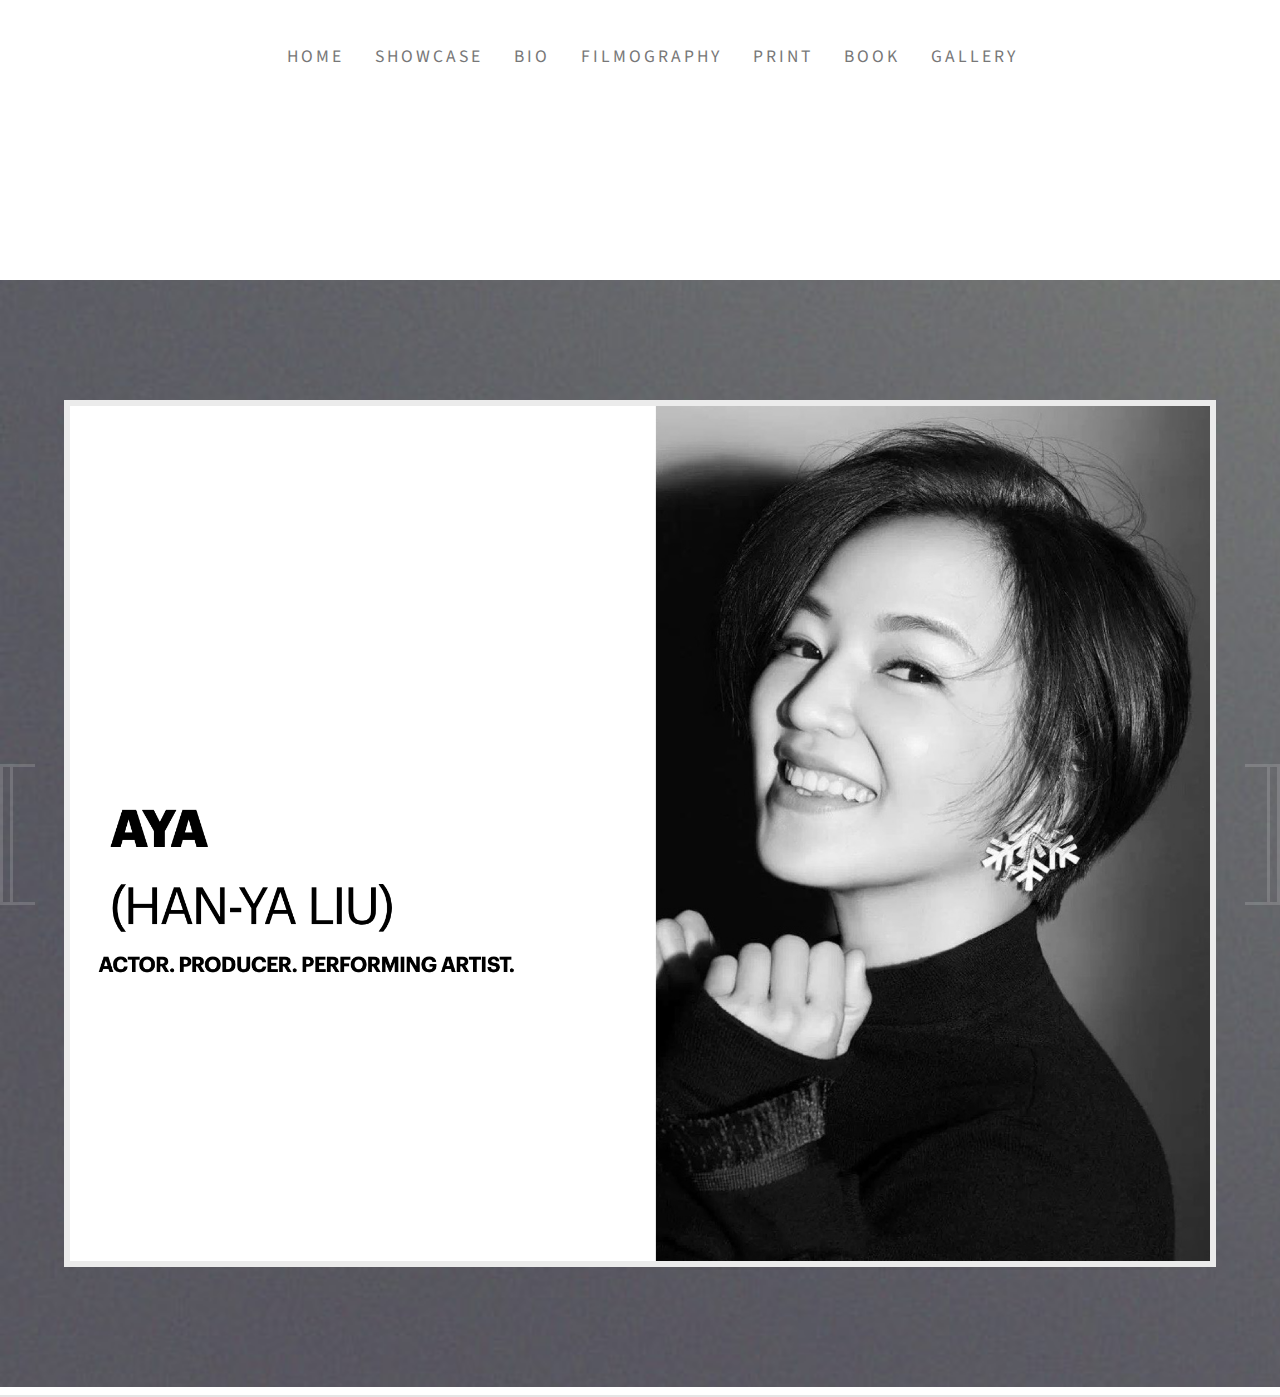
==== commit 4e9409ac: "Add main elements" ====
--- a/index.html
+++ b/index.html
@@ -6,7 +6,7 @@
 -->
 <html>
 	<head>
-		<title>Strongly Typed by HTML5 UP</title>
+		<title>Aya Liu</title>
 		<meta charset="utf-8" />
 		<meta name="viewport" content="width=device-width, initial-scale=1, user-scalable=no" />
 		<link rel="stylesheet" href="assets/css/main.css" />
@@ -19,14 +19,21 @@
 					<div class="container">
 
 						<!-- Logo -->
-							<h1 id="logo"><a href="index.html">Strongly Typed</a></h1>
-							<p>A responsive HTML5 site template. Manufactured by HTML5 UP.</p>
+							<!-- <h1 id="logo"><a href="index.html">Strongly Typed</a></h1>
+							<p>A responsive HTML5 site template. Manufactured by HTML5 UP.</p> -->
 
 						<!-- Nav -->
-							<nav id="nav">
+							<nav id="nav" class = 'nav_light'>
 								<ul>
-									<li><a class="icon solid fa-home" href="index.html"><span>Introduction</span></a></li>
-									<li>
+									<li><a class="a_grey" href="index.html"><span>Home</span></a></li>
+									<li><a class="a_grey" href="showcase.html"><span>Showcase</span></a></li>
+									<li><a class="a_grey" href="bio.html"><span>Bio</span></a></li>
+									<li><a class="a_grey" href="filmography.html"><span>Filmography</span></a></li>
+									<li><a class="a_grey" href="print.html"><span>Print</span></a></li>
+									<li><a class="a_grey" href="book.html"><span>Book</span></a></li>
+									<li><a class="a_grey" href="gallery.html"><span>Gallery</span></a></li>
+
+									<!-- <li>
 										<a href="#" class="icon fa-chart-bar"><span>Dropdown</span></a>
 										<ul>
 											<li><a href="#">Lorem ipsum dolor</a></li>
@@ -42,10 +49,11 @@
 											</li>
 											<li><a href="#">Veroeros feugiat</a></li>
 										</ul>
-									</li>
-									<li><a class="icon solid fa-cog" href="left-sidebar.html"><span>Left Sidebar</span></a></li>
+									</li> -->
+									<!-- <li><a class="icon solid fa-cog" href="left-sidebar.html"><span>Left Sidebar</span></a></li>
 									<li><a class="icon solid fa-retweet" href="right-sidebar.html"><span>Right Sidebar</span></a></li>
-									<li><a class="icon solid fa-sitemap" href="no-sidebar.html"><span>No Sidebar</span></a></li>
+									<li><a class="icon solid fa-sitemap" href="no-sidebar.html"><span>No Sidebar</span></a></li> -->
+
 								</ul>
 							</nav>
 
@@ -53,232 +61,19 @@
 				</section>
 
 			<!-- Features -->
-				<section id="features">
-					<div class="container">
-						<header>
-							<h2>Gentlemen, behold! This is <strong>Strongly Typed</strong>!</h2>
-						</header>
-						<div class="row aln-center">
-							<div class="col-4 col-6-medium col-12-small">
-
-								<!-- Feature -->
-									<section>
-										<a href="#" class="image featured"><img src="images/pic01.jpg" alt="" /></a>
-										<header>
-											<h3>Okay, so what is this?</h3>
-										</header>
-										<p>This is <strong>Strongly Typed</strong>, a free, fully responsive site template
-										by <a href="http://html5up.net">HTML5 UP</a>. Free for personal and commercial use under the
-										<a href="http://html5up.net/license">CCA 3.0 license</a>.</p>
-									</section>
-
-							</div>
-							<div class="col-4 col-6-medium col-12-small">
-
-								<!-- Feature -->
-									<section>
-										<a href="#" class="image featured"><img src="images/pic02.jpg" alt="" /></a>
-										<header>
-											<h3>Nice! What is HTML5 UP?</h3>
-										</header>
-										<p><a href="http://html5up.net">HTML5 UP</a> is a side project of <a href="http://twitter.com/ajlkn">AJ’s</a> (= me).
-										I started it as a way to both test my responsive tools and sharpen up my coding
-										and design skills a bit.</p>
-									</section>
-
-							</div>
-							<div class="col-4 col-6-medium col-12-small">
-
-								<!-- Feature -->
-									<section>
-										<a href="#" class="image featured"><img src="images/pic03.jpg" alt="" /></a>
-										<header>
-											<h3>What's this built with?</h3>
-										</header>
-										<p><strong>Responsive Tools</strong> is a simple set of tools for building responsive
-										sites and apps. All of my templates at <a href="http://html5up.net">HTML5 UP</a> are built using these tools.</p>
-									</section>
-
-							</div>
-							<div class="col-12">
-								<ul class="actions">
-									<li><a href="#" class="button icon solid fa-file">Tell Me More</a></li>
-								</ul>
-							</div>
-						</div>
-					</div>
-				</section>
+				
 
 			<!-- Banner -->
 				<section id="banner">
 					<div class="container">
-						<p>Use this space for <strong>profound thoughts</strong>.<br />
-						Or an enormous ad. Whatever.</p>
+						<img class = 'image featured' src = 'images/hlyp1.png'>
 					</div>
 				</section>
 
 			<!-- Main -->
-				<section id="main">
-					<div class="container">
-						<div class="row">
-
-							<!-- Content -->
-								<div id="content" class="col-8 col-12-medium">
-
-									<!-- Post -->
-										<article class="box post">
-											<header>
-												<h2><a href="#">I don’t want to say <strong>it’s the aliens</strong> ...<br />
-												but it’s the aliens.</a></h2>
-											</header>
-											<a href="#" class="image featured"><img src="images/pic04.jpg" alt="" /></a>
-											<h3>I mean isn't it possible?</h3>
-											<p>Phasellus laoreet massa id justo mattis pharetra. Fusce suscipit
-											ligula vel quam viverra sit amet mollis tortor congue. Sed quis mauris
-											sit amet magna accumsan tristique. Curabitur leo nibh, rutrum eu malesuada
-											in, tristique at erat lorem ipsum dolor sit amet lorem ipsum sed consequat
-											magna tempus veroeros lorem sed tempus aliquam lorem ipsum veroeros
-											consequat magna tempus lorem ipsum consequat Phasellus laoreet massa id
-											justo mattis pharetra. Fusce suscipit ligula vel quam viverra sit amet
-											mollis tortor congue. Sed quis mauris sit amet magna accumsan tristique.
-											Curabitur leo nibh, rutrum eu malesuada in tristique.</p>
-											<ul class="actions">
-												<li><a href="#" class="button icon solid fa-file">Continue Reading</a></li>
-											</ul>
-										</article>
-
-									<!-- Post -->
-										<article class="box post">
-											<header>
-												<h2><a href="#">By the way, many thanks to <strong>regularjane</strong>
-												for these awesome demo photos</a></h2>
-											</header>
-											<a href="#" class="image featured"><img src="images/pic05.jpg" alt="" /></a>
-											<h3>You should probably check out her work</h3>
-											<p>Phasellus laoreet massa id justo mattis pharetra. Fusce suscipit
-											ligula vel quam viverra sit amet mollis tortor congue. Sed quis mauris
-											sit amet magna accumsan tristique. Curabitur leo nibh, rutrum eu malesuada
-											in, tristique at erat lorem ipsum dolor sit amet lorem ipsum sed consequat
-											consequat magna tempus lorem ipsum consequat Phasellus laoreet massa id
-											in, tristique at erat lorem ipsum dolor sit amet lorem ipsum sed consequat
-											magna tempus veroeros lorem sed tempus aliquam lorem ipsum veroeros
-											consequat magna tempus lorem ipsum consequat Phasellus laoreet massa id
-											justo mattis pharetra. Fusce suscipit ligula vel quam viverra sit amet
-											mollis tortor congue. Sed quis mauris sit amet magna accumsan tristique.
-											Curabitur leo nibh, rutrum malesuada.</p>
-											<p>Erat lorem ipsum veroeros consequat magna tempus lorem ipsum consequat
-											Phasellus laoreet massa id justo mattis pharetra. Fusce suscipit ligula
-											vel quam viverra sit amet mollis tortor congue. Sed quis mauris sit amet
-											magna accumsan tristique. Curabitur leo nibh, rutrum eu malesuada in,
-											tristique at erat. Curabitur leo nibh, rutrum eu malesuada in, tristique
-											at erat lorem ipsum dolor sit amet lorem ipsum sed consequat magna
-											tempus veroeros lorem sed tempus aliquam lorem ipsum veroeros consequat
-											magna tempus.</p>
-											<ul class="actions">
-												<li><a href="#" class="button icon solid fa-file">Continue Reading</a></li>
-											</ul>
-										</article>
-
-								</div>
-
-							<!-- Sidebar -->
-								<div id="sidebar" class="col-4 col-12-medium">
-
-									<!-- Excerpts -->
-										<section>
-											<ul class="divided">
-												<li>
-
-													<!-- Excerpt -->
-														<article class="box excerpt">
-															<header>
-																<span class="date">July 30</span>
-																<h3><a href="#">Just another post</a></h3>
-															</header>
-															<p>Lorem ipsum dolor odio facilisis convallis. Etiam non nunc vel est
-															suscipit convallis non id orci lorem ipsum sed magna consequat feugiat lorem dolore.</p>
-														</article>
-
-												</li>
-												<li>
-
-													<!-- Excerpt -->
-														<article class="box excerpt">
-															<header>
-																<span class="date">July 28</span>
-																<h3><a href="#">And another post</a></h3>
-															</header>
-															<p>Lorem ipsum dolor odio facilisis convallis. Etiam non nunc vel est
-															suscipit convallis non id orci lorem ipsum sed magna consequat feugiat lorem dolore.</p>
-														</article>
-
-												</li>
-												<li>
-
-													<!-- Excerpt -->
-														<article class="box excerpt">
-															<header>
-																<span class="date">July 24</span>
-																<h3><a href="#">One more post</a></h3>
-															</header>
-															<p>Lorem ipsum dolor odio facilisis convallis. Etiam non nunc vel est
-															suscipit convallis non id orci lorem ipsum sed magna consequat feugiat lorem dolore.</p>
-														</article>
-
-												</li>
-											</ul>
-										</section>
-
-									<!-- Highlights -->
-										<section>
-											<ul class="divided">
-												<li>
-
-													<!-- Highlight -->
-														<article class="box highlight">
-															<header>
-																<h3><a href="#">Something of note</a></h3>
-															</header>
-															<a href="#" class="image left"><img src="images/pic06.jpg" alt="" /></a>
-															<p>Phasellus sed laoreet massa id justo mattis pharetra. Fusce suscipit ligula vel quam
-															viverra sit amet mollis tortor congue magna lorem ipsum dolor et quisque ut odio facilisis
-															convallis. Etiam non nunc vel est suscipit convallis non id orci. Ut interdum tempus
-															facilisis convallis. Etiam non nunc vel est suscipit convallis non id orci.</p>
-															<ul class="actions">
-																<li><a href="#" class="button icon solid fa-file">Learn More</a></li>
-															</ul>
-														</article>
-
-												</li>
-												<li>
-
-													<!-- Highlight -->
-														<article class="box highlight">
-															<header>
-																<h3><a href="#">Something of less note</a></h3>
-															</header>
-															<a href="#" class="image left"><img src="images/pic07.jpg" alt="" /></a>
-															<p>Phasellus sed laoreet massa id justo mattis pharetra. Fusce suscipit ligula vel quam
-															viverra sit amet mollis tortor congue magna lorem ipsum dolor et quisque ut odio facilisis
-															convallis. Etiam non nunc vel est suscipit convallis non id orci. Ut interdum tempus
-															facilisis convallis. Etiam non nunc vel est suscipit convallis non id orci.</p>
-															<ul class="actions">
-																<li><a href="#" class="button icon solid fa-file">Learn More</a></li>
-															</ul>
-														</article>
-
-												</li>
-											</ul>
-										</section>
-
-								</div>
-
-						</div>
-					</div>
-				</section>
-
+			
 			<!-- Footer -->
-				<section id="footer">
+				<!-- <section id="footer">
 					<div class="container">
 						<header>
 							<h2>Questions or comments? <strong>Get in touch:</strong></h2>
@@ -351,7 +146,7 @@
 							<li>&copy; Untitled. All rights reserved.</li><li>Design: <a href="http://html5up.net">HTML5 UP</a></li>
 						</ul>
 					</div>
-				</section>
+				</section> -->
 
 		</div>
 
--- a/assets/css/main.css
+++ b/assets/css/main.css
@@ -194,7 +194,10 @@
 		margin-bottom: 2em;
 	}
 
-	ul, ol, dl, table, blockquote {
+	 ol, dl, table, blockquote {
+		margin-bottom: 2em;
+	}
+	ul{
 		margin-bottom: 2em;
 	}
 
@@ -1502,12 +1505,19 @@
 			display: block;
 			width: 100%;
 		}
-
+		
 		.image.featured {
 			display: block;
 			width: 100%;
-			margin: 0 0 3.5em 0;
-		}
+			/* height:100% */
+			/* margin: 0 0 3.5em 0; */
+		}
+			.image.featured.long {
+				/* height: 100%; */
+				width:auto;
+				overflow-x: scroll;
+				white-space: nowrap;
+			}
 
 		.image.left {
 			float: left;
@@ -1902,16 +1912,19 @@
 /* Header */
 
 	#header {
+		
 		position: relative;
-		position: relative;
+		/* top: -1.2em; */
+		/* left:20%; */
 		background: #fff;
 		text-align: center;
 	}
 
 		#header > .container {
-			padding: 14em 0 7em 0;
-			border-bottom: solid 2px #e5e5e5;
-			box-shadow: inset 0px -8px 0px 0px #fff, inset 0px -10px 0px 0px #e5e5e5;
+			padding: 5em 0 0em 0;
+			margin: 0 0 0 5em;
+			/* border-bottom: solid 2px #e5e5e5; */
+			/* box-shadow: inset 0px -8px 0px 0px #fff, inset 0px -10px 0px 0px #e5e5e5; */
 		}
 
 		#header h1 {
@@ -1939,9 +1952,13 @@
 
 /* Nav */
 
+
+ 
+
 	#nav {
 		position: absolute;
-		top: 3em;
+		z-index: 2;
+		top: 2em;
 		left: 0;
 		width: 100%;
 		cursor: default;
@@ -1961,7 +1978,7 @@
 				text-decoration: none;
 				text-transform: uppercase;
 				font-weight: 400;
-				color: #777;
+				color: #FFF;
 				outline: 0;
 				display: block;
 			}
@@ -1991,7 +2008,8 @@
 					-o-transition: color 0.25s ease-in-out;
 					-ms-transition: color 0.25s ease-in-out;
 					transition: color 0.25s ease-in-out;
-					font-size: 0.85em;
+					font-size: 1.1em;
+					/* font-size: 0.85em; */
 					letter-spacing: 3px;
 				}
 
@@ -2009,6 +2027,13 @@
 			#nav > ul > li:hover > a > span {
 				color: #ED786A;
 			}
+
+		#nav> ul > li >.a_grey{
+		color: #777;
+	}
+	
+
+	
 
 	.dropotron {
 		text-align: left;
@@ -2103,14 +2128,15 @@
 		background: #fff;
 		color: #fff;
 		text-align: center;
-		border-top: solid 2px #e5e5e5;
+		/* border-top: solid 2px #e5e5e5; */
 		border-bottom: solid 2px #e5e5e5;
 		box-shadow: inset 0px -8px 0px 0px #fff, inset 0px 8px 0px 0px #fff;
 		position: relative;
 		text-transform: uppercase;
 		background: url("../../images/banner.jpg");
 		background-size: cover;
-		padding: 10em 0;
+		/* padding: 1em 0; */
+		/* padding: 10em 0; */
 	}
 
 		#banner p {
@@ -2128,6 +2154,8 @@
 
 		#banner > .container {
 			position: relative;
+			margin:0%;
+			width:100%;
 		}
 
 			#banner > .container:before, #banner > .container:after {
@@ -2278,6 +2306,7 @@
 
 			#header > .container {
 				padding: 12em 0 5em 0;
+				/* padding: 12em 0 5em 0; */
 			}
 
 			#header h1 {
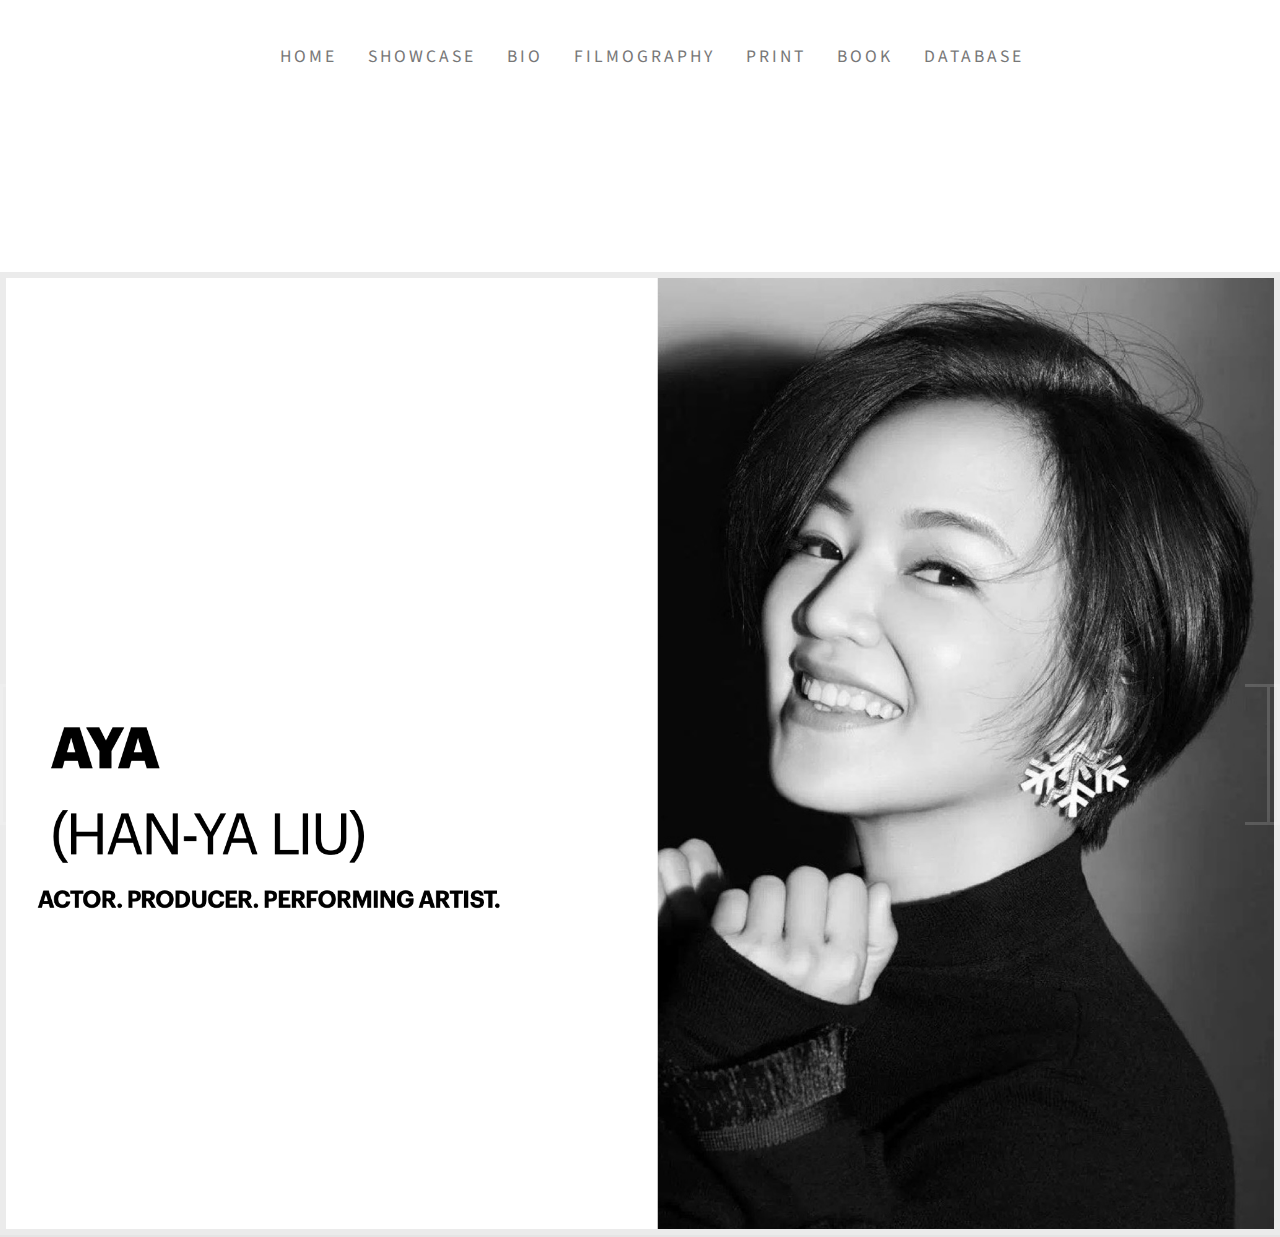
==== commit 4323e82c: "first reedits" ====
--- a/index.html
+++ b/index.html
@@ -17,11 +17,6 @@
 			<!-- Header -->
 				<section id="header">
 					<div class="container">
-
-						<!-- Logo -->
-							<!-- <h1 id="logo"><a href="index.html">Strongly Typed</a></h1>
-							<p>A responsive HTML5 site template. Manufactured by HTML5 UP.</p> -->
-
 						<!-- Nav -->
 							<nav id="nav" class = 'nav_light'>
 								<ul>
@@ -31,37 +26,12 @@
 									<li><a class="a_grey" href="filmography.html"><span>Filmography</span></a></li>
 									<li><a class="a_grey" href="print.html"><span>Print</span></a></li>
 									<li><a class="a_grey" href="book.html"><span>Book</span></a></li>
-									<li><a class="a_grey" href="gallery.html"><span>Gallery</span></a></li>
-
-									<!-- <li>
-										<a href="#" class="icon fa-chart-bar"><span>Dropdown</span></a>
-										<ul>
-											<li><a href="#">Lorem ipsum dolor</a></li>
-											<li><a href="#">Magna phasellus</a></li>
-											<li><a href="#">Etiam dolore nisl</a></li>
-											<li>
-												<a href="#">Phasellus consequat</a>
-												<ul>
-													<li><a href="#">Magna phasellus</a></li>
-													<li><a href="#">Etiam dolore nisl</a></li>
-													<li><a href="#">Phasellus consequat</a></li>
-												</ul>
-											</li>
-											<li><a href="#">Veroeros feugiat</a></li>
-										</ul>
-									</li> -->
-									<!-- <li><a class="icon solid fa-cog" href="left-sidebar.html"><span>Left Sidebar</span></a></li>
-									<li><a class="icon solid fa-retweet" href="right-sidebar.html"><span>Right Sidebar</span></a></li>
-									<li><a class="icon solid fa-sitemap" href="no-sidebar.html"><span>No Sidebar</span></a></li> -->
-
+									<li><a class="a_grey" href="database.html"><span>Database</span></a></li>
 								</ul>
 							</nav>
 
 					</div>
 				</section>
-
-			<!-- Features -->
-				
 
 			<!-- Banner -->
 				<section id="banner">
@@ -69,85 +39,6 @@
 						<img class = 'image featured' src = 'images/hlyp1.png'>
 					</div>
 				</section>
-
-			<!-- Main -->
-			
-			<!-- Footer -->
-				<!-- <section id="footer">
-					<div class="container">
-						<header>
-							<h2>Questions or comments? <strong>Get in touch:</strong></h2>
-						</header>
-						<div class="row">
-							<div class="col-6 col-12-medium">
-								<section>
-									<form method="post" action="#">
-										<div class="row gtr-50">
-											<div class="col-6 col-12-small">
-												<input name="name" placeholder="Name" type="text" />
-											</div>
-											<div class="col-6 col-12-small">
-												<input name="email" placeholder="Email" type="text" />
-											</div>
-											<div class="col-12">
-												<textarea name="message" placeholder="Message"></textarea>
-											</div>
-											<div class="col-12">
-												<a href="#" class="form-button-submit button icon solid fa-envelope">Send Message</a>
-											</div>
-										</div>
-									</form>
-								</section>
-							</div>
-							<div class="col-6 col-12-medium">
-								<section>
-									<p>Erat lorem ipsum veroeros consequat magna tempus lorem ipsum consequat Phaselamet
-									mollis tortor congue. Sed quis mauris sit amet magna accumsan tristique. Curabitur
-									leo nibh, rutrum eu malesuada.</p>
-									<div class="row">
-										<div class="col-6 col-12-small">
-											<ul class="icons">
-												<li class="icon solid fa-home">
-													1234 Somewhere Road<br />
-													Nashville, TN 00000<br />
-													USA
-												</li>
-												<li class="icon solid fa-phone">
-													(000) 000-0000
-												</li>
-												<li class="icon solid fa-envelope">
-													<a href="#">info@untitled.tld</a>
-												</li>
-											</ul>
-										</div>
-										<div class="col-6 col-12-small">
-											<ul class="icons">
-												<li class="icon brands fa-twitter">
-													<a href="#">@untitled</a>
-												</li>
-												<li class="icon brands fa-instagram">
-													<a href="#">instagram.com/untitled</a>
-												</li>
-												<li class="icon brands fa-dribbble">
-													<a href="#">dribbble.com/untitled</a>
-												</li>
-												<li class="icon brands fa-facebook-f">
-													<a href="#">facebook.com/untitled</a>
-												</li>
-											</ul>
-										</div>
-									</div>
-								</section>
-							</div>
-						</div>
-					</div>
-					<div id="copyright" class="container">
-						<ul class="links">
-							<li>&copy; Untitled. All rights reserved.</li><li>Design: <a href="http://html5up.net">HTML5 UP</a></li>
-						</ul>
-					</div>
-				</section> -->
-
 		</div>
 
 		<!-- Scripts -->
--- a/assets/css/main.css
+++ b/assets/css/main.css
@@ -1514,7 +1514,7 @@
 		}
 			.image.featured.long {
 				/* height: 100%; */
-				width:auto;
+				width:4096px;
 				overflow-x: scroll;
 				white-space: nowrap;
 			}
@@ -2328,11 +2328,11 @@
 		/* Banner */
 
 			#banner {
-				padding: 8em 0;
+				/* padding: 8em 0; */
 			}
 
 				#banner > .container {
-					padding: 0 4em;
+					/* padding: 0 4em; */
 				}
 
 					#banner > .container br {
@@ -2731,4 +2731,15 @@
 					border-left: 0;
 				}
 
+	}
+
+
+	#namepic{
+		position: absolute;
+		z-index: 2;
+		bottom:20%;
+		left:5%;
+		width:30%;
+		/* height */
+
 	}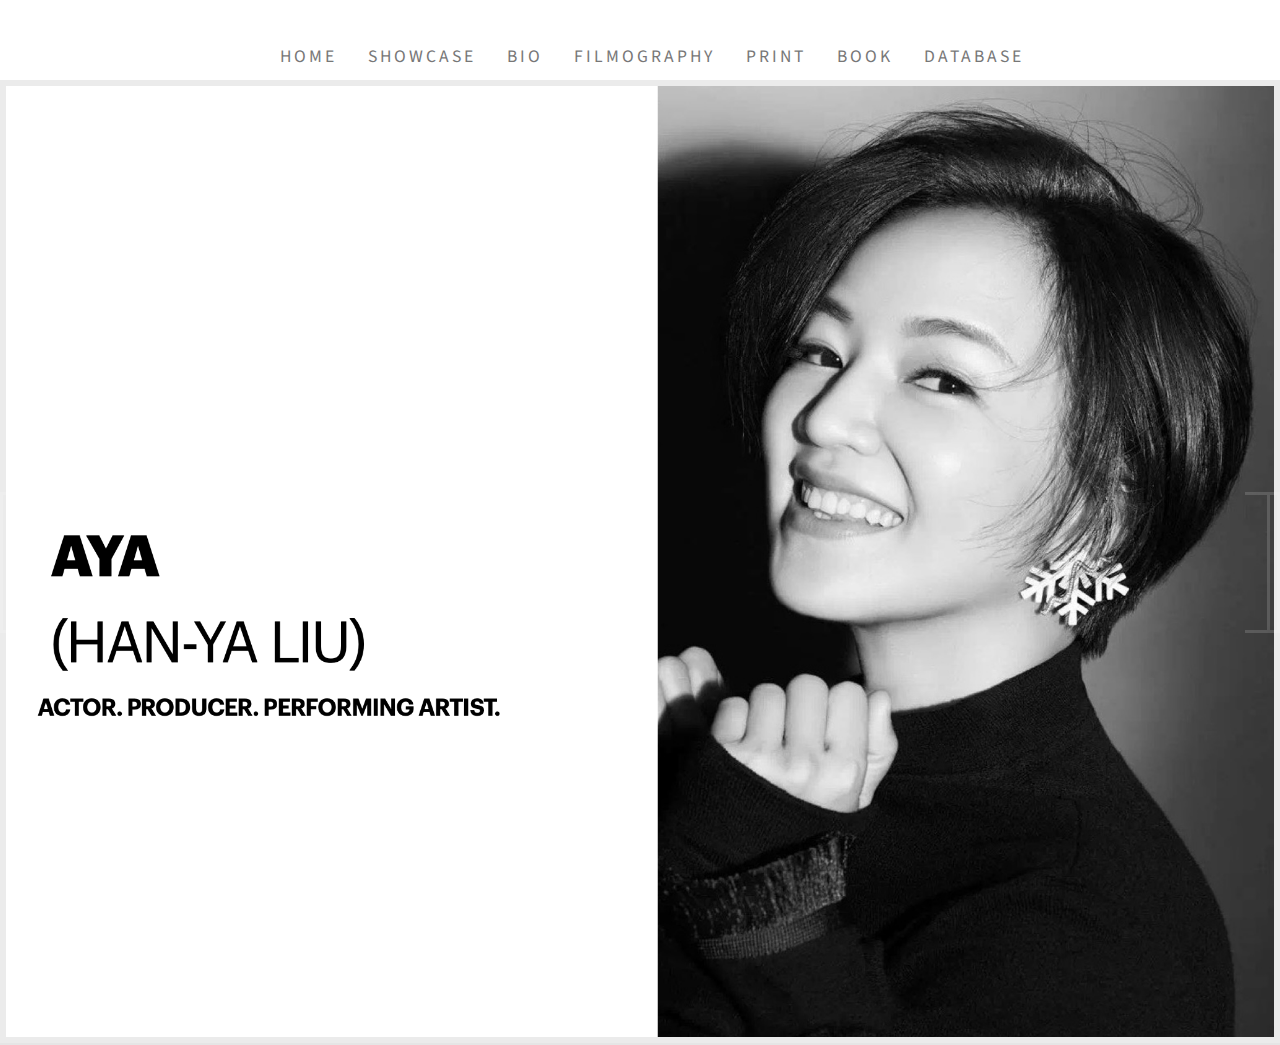
==== commit 5c23de7c: "Draft 2" ====
--- a/index.html
+++ b/index.html
@@ -36,7 +36,7 @@
 			<!-- Banner -->
 				<section id="banner">
 					<div class="container">
-						<img class = 'image featured' src = 'images/hlyp1.png'>
+						<img class = 'image featured' src = 'images/hylp1.png'>
 					</div>
 				</section>
 		</div>
--- a/assets/css/main.css
+++ b/assets/css/main.css
@@ -1493,7 +1493,7 @@
 	}
 
 		.image:hover {
-			opacity: 0.9;
+			/* opacity: 0.9; */
 		}
 
 		.image img {
@@ -2305,7 +2305,7 @@
 		/* Header */
 
 			#header > .container {
-				padding: 12em 0 5em 0;
+				padding: 5em 0 0em 0;
 				/* padding: 12em 0 5em 0; */
 			}
 
@@ -2377,7 +2377,8 @@
 		/* Header */
 
 			#header > .container {
-				padding: 10em 0 7em 0;
+				padding: 0 0 0 0;
+				/* padding: 10em 0 7em 0; */
 			}
 
 		/* Nav */
@@ -2640,7 +2641,8 @@
 		/* Header */
 
 			#header > .container {
-				padding: 6em 0 4em 0;
+				padding:0 0 0 0
+				/* padding: 6em 0 4em 0; */
 			}
 
 			#header h1 {
@@ -2740,6 +2742,15 @@
 		bottom:20%;
 		left:5%;
 		width:30%;
+		border: none !important;
 		/* height */
 
-	}+	}
+	#namepic:hover{
+
+		opacity:.6;
+		/* color:#ffffff */
+		
+		
+	}
+
